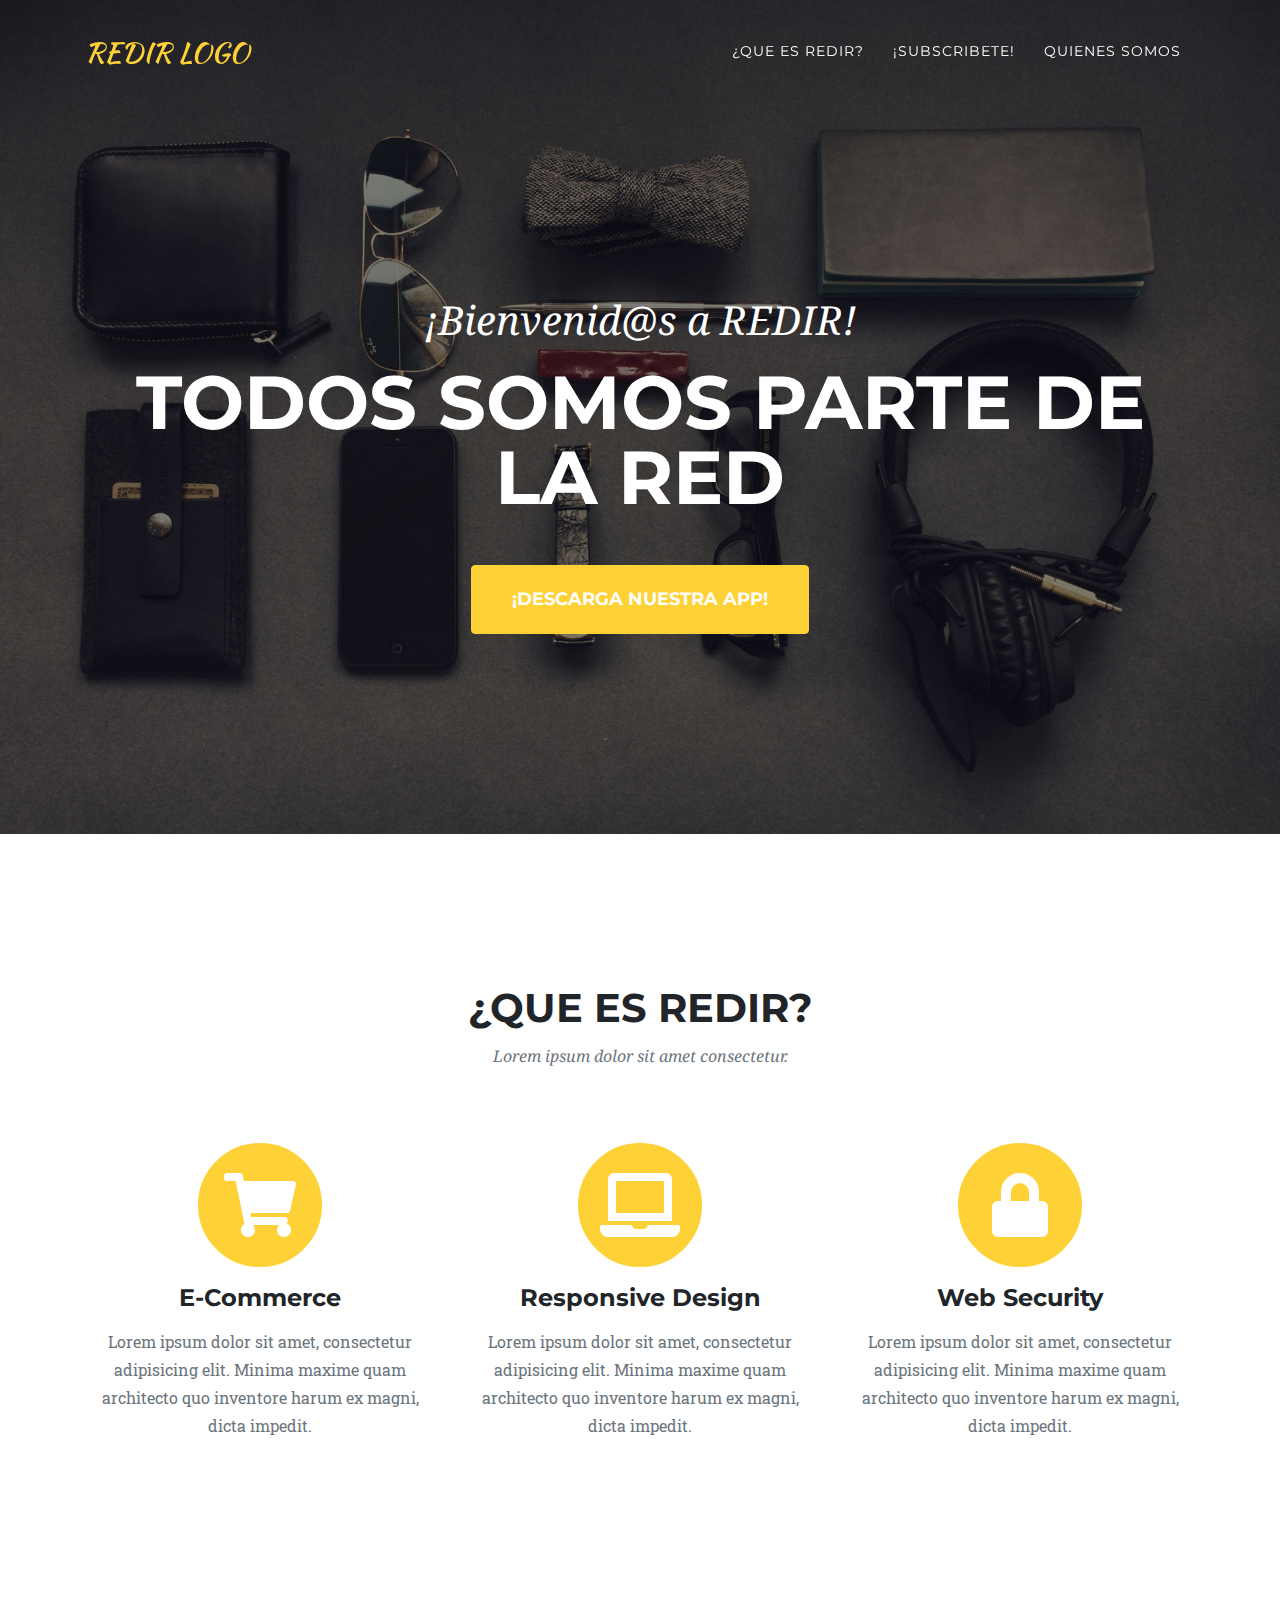
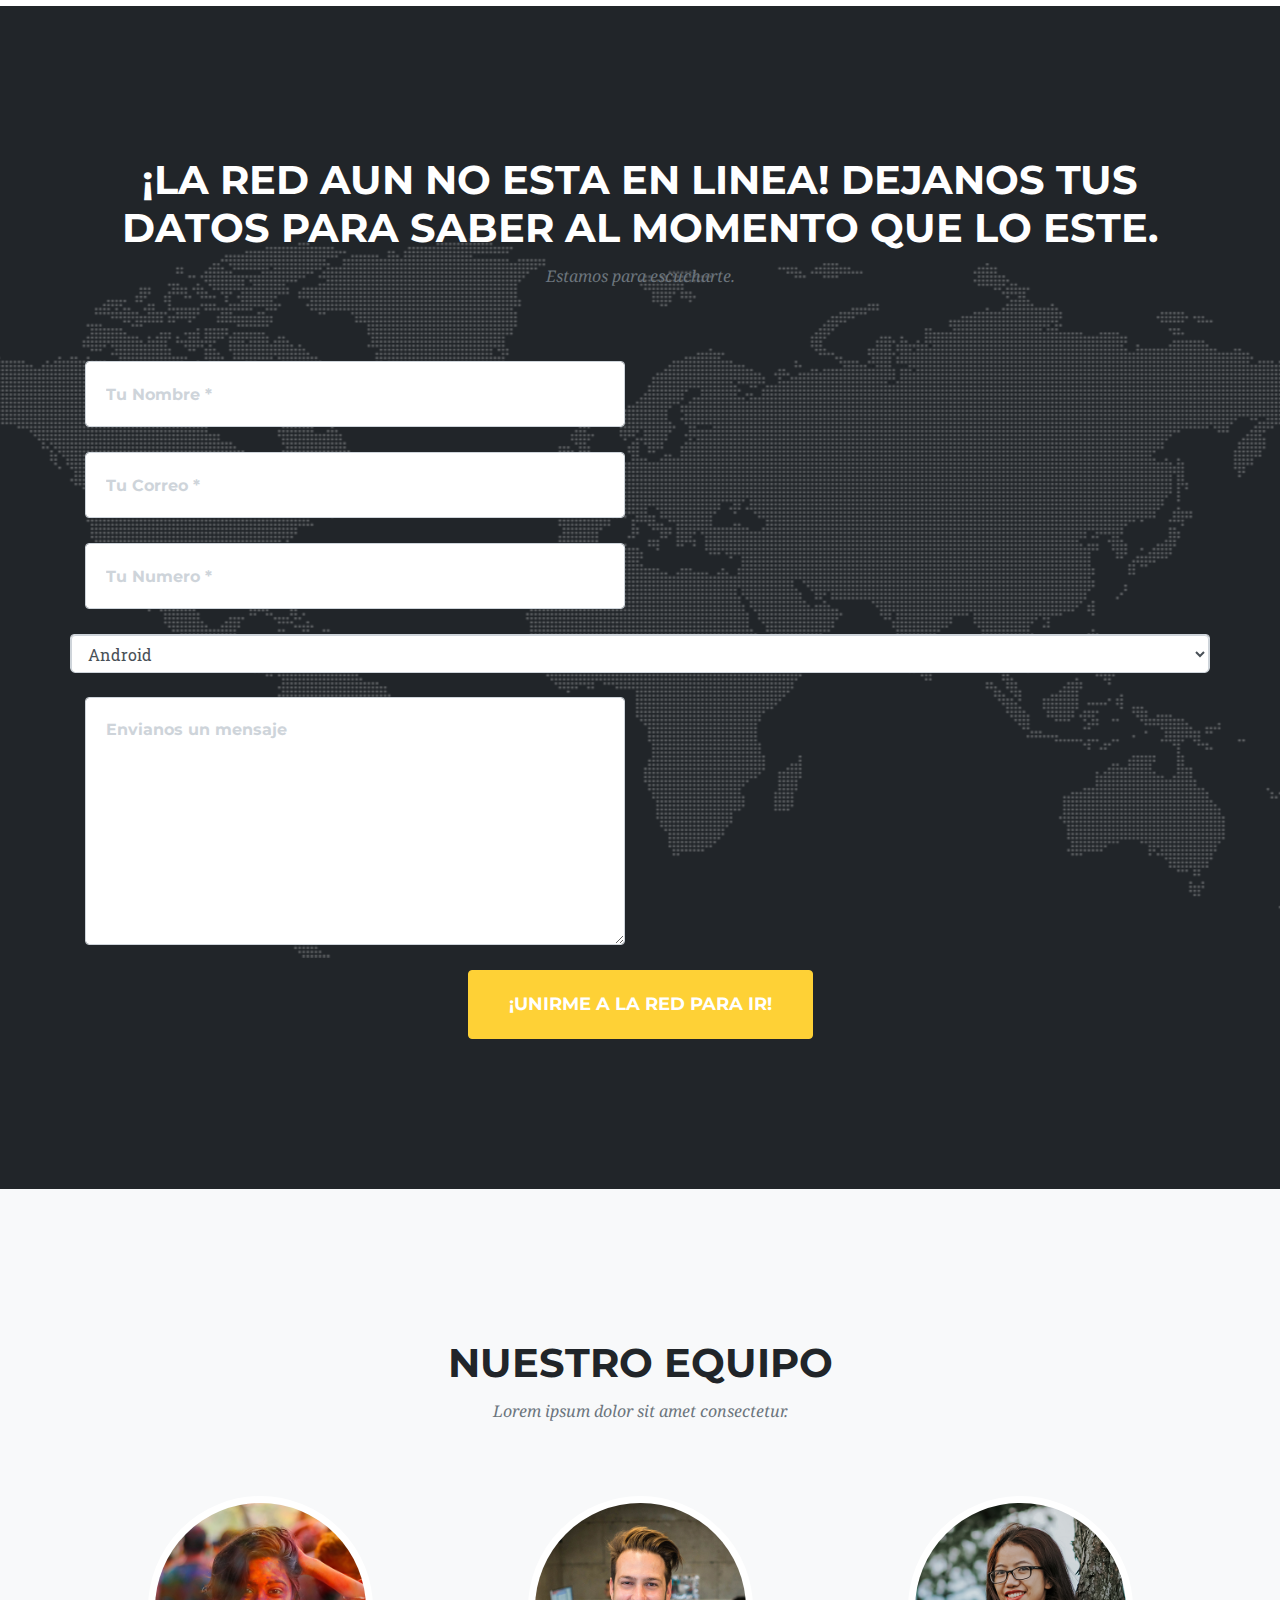
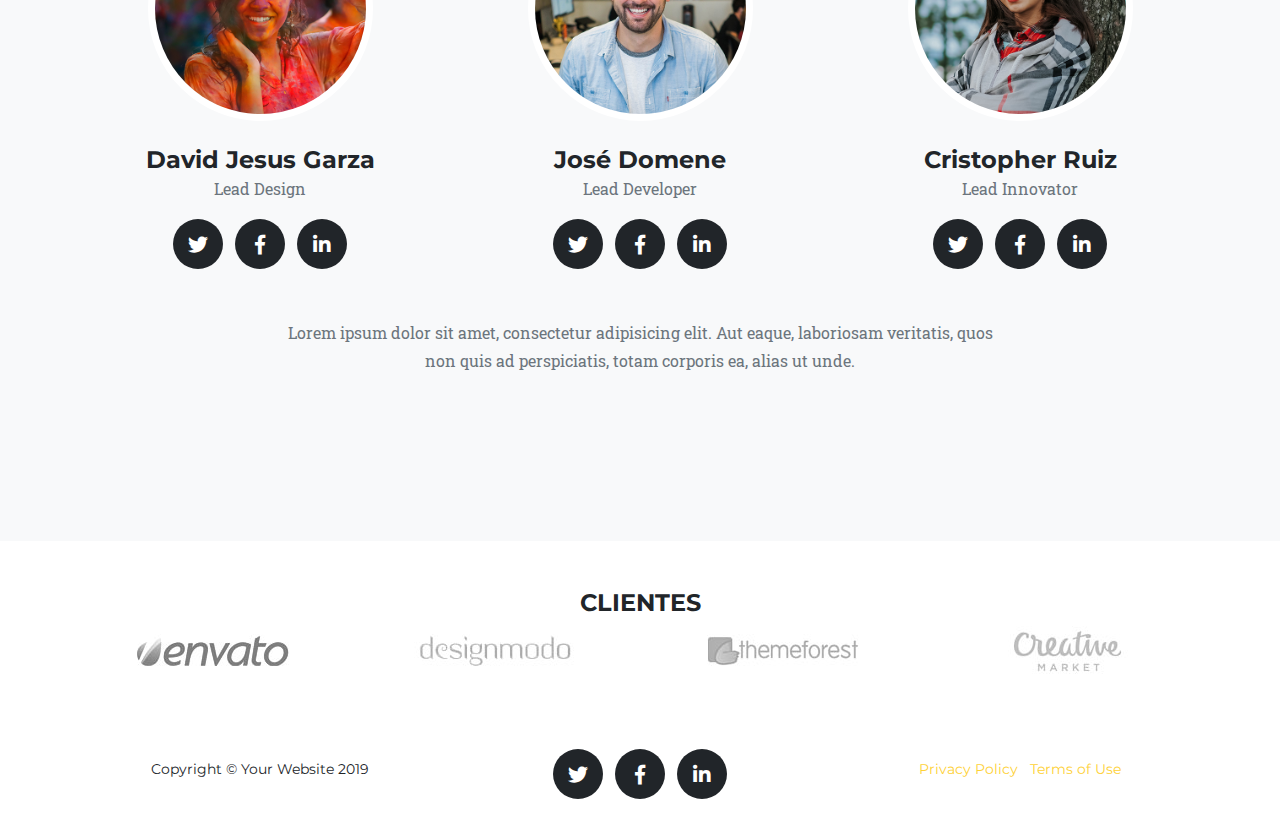
==== index.html @ 8b7be54a "subscribe form OS, mail" ====
<!DOCTYPE html>
<html lang="en">

<head>
  <meta charset="utf-8">
  <meta http-equiv="X-UA-Compatible" content="IE=edge">
  <meta name="viewport" content="width=device-width, initial-scale=1, shrink-to-fit=no">
  <meta name="author" content="REDIR">
  <meta name="description" content="REDIR">
  <title>REDIR</title>

  <!-- Bootstrap core CSS -->
  <link href="vendor/bootstrap/css/bootstrap.min.css" rel="stylesheet">

  <!-- Custom fonts for this template -->
  <link href="vendor/fontawesome-free/css/all.min.css" rel="stylesheet" type="text/css">
  <link href="https://fonts.googleapis.com/css?family=Montserrat:400,700" rel="stylesheet" type="text/css">
  <link href='https://fonts.googleapis.com/css?family=Kaushan+Script' rel='stylesheet' type='text/css'>
  <link href='https://fonts.googleapis.com/css?family=Droid+Serif:400,700,400italic,700italic' rel='stylesheet' type='text/css'>
  <link href='https://fonts.googleapis.com/css?family=Roboto+Slab:400,100,300,700' rel='stylesheet' type='text/css'>

  <!-- Custom styles for this template -->
  <link href="css/agency.min.css" rel="stylesheet">
</head>

<body id="page-top">
  <!-- Navigation -->
  <nav class="navbar navbar-expand-lg navbar-dark fixed-top" id="mainNav">
    <div class="container">
      <a class="navbar-brand js-scroll-trigger" href="#page-top">REDIR LOGO</a>
      <button class="navbar-toggler navbar-toggler-right" type="button" data-toggle="collapse" data-target="#navbarResponsive" aria-controls="navbarResponsive" aria-expanded="false" aria-label="Toggle navigation">
        Menu
        <i class="fas fa-bars"></i>
      </button>
      <div class="collapse navbar-collapse" id="navbarResponsive">
        <ul class="navbar-nav text-uppercase ml-auto">
          <li class="nav-item">
            <a class="nav-link js-scroll-trigger" href="#services">¿Que es REDIR?</a>
          </li>
          <li class="nav-item">
            <a class="nav-link js-scroll-trigger" href="#contact">¡Subscribete!</a>
          </li>
          </li>
          <li class="nav-item">
            <a class="nav-link js-scroll-trigger" href="#team">Quienes somos</a>
        </ul>
      </div>
    </div>
  </nav>

  <!-- Header -->
  <header class="masthead">
    <div class="container">
      <div class="intro-text">
        <div class="intro-lead-in">¡Bienvenid@s a REDIR!</div>
        <div class="intro-heading text-uppercase">todos somos parte de la red</div>
        <a class="btn btn-primary btn-xl text-uppercase js-scroll-trigger" href="#contact">¡Descarga nuestra App!</a>
      </div>
    </div>
  </header>

  <!-- Services -->
  <section id="services">
    <div class="container">
      <div class="row">
        <div class="col-lg-12 text-center">
          <h2 class="section-heading text-uppercase">¿Que es REDIR?</h2>
          <h3 class="section-subheading text-muted">Lorem ipsum dolor sit amet consectetur.</h3>
        </div>
      </div>
      <div class="row text-center">
        <div class="col-md-4">
          <span class="fa-stack fa-4x">
            <i class="fas fa-circle fa-stack-2x text-primary"></i>
            <i class="fas fa-shopping-cart fa-stack-1x fa-inverse"></i>
          </span>
          <h4 class="service-heading">E-Commerce</h4>
          <p class="text-muted">Lorem ipsum dolor sit amet, consectetur adipisicing elit. Minima maxime quam architecto quo inventore harum ex magni, dicta impedit.</p>
        </div>
        <div class="col-md-4">
          <span class="fa-stack fa-4x">
            <i class="fas fa-circle fa-stack-2x text-primary"></i>
            <i class="fas fa-laptop fa-stack-1x fa-inverse"></i>
          </span>
          <h4 class="service-heading">Responsive Design</h4>
          <p class="text-muted">Lorem ipsum dolor sit amet, consectetur adipisicing elit. Minima maxime quam architecto quo inventore harum ex magni, dicta impedit.</p>
        </div>
        <div class="col-md-4">
          <span class="fa-stack fa-4x">
            <i class="fas fa-circle fa-stack-2x text-primary"></i>
            <i class="fas fa-lock fa-stack-1x fa-inverse"></i>
          </span>
          <h4 class="service-heading">Web Security</h4>
          <p class="text-muted">Lorem ipsum dolor sit amet, consectetur adipisicing elit. Minima maxime quam architecto quo inventore harum ex magni, dicta impedit.</p>
        </div>
      </div>
    </div>
  </section>

  <!-- Contact -->
  <section id="contact">
    <div class="container">
      <div class="row">
        <div class="col-lg-12 text-center">
          <h2 class="section-heading text-uppercase">¡La red aun no esta en linea! Dejanos tus datos para saber al momento que lo este.</h2>
          <h3 class="section-subheading text-muted">Estamos para escucharte.</h3>
        </div>
      </div>
      <div class="row">
        <div class="col-lg-12">
          <form id="contactForm" name="sentMessage" novalidate="novalidate">
            <div class="row">
              <div class="col-md-6">
                <div class="form-group">
                  <input class="form-control" id="name" type="text" placeholder="Tu Nombre *" required="required" data-validation-required-message="Favor de escribir su nombre.">
                  <p class="help-block text-danger"></p>
                </div>
                <div class="form-group">
                  <input class="form-control" id="email" type="email" placeholder="Tu Correo *" required="required" data-validation-required-message="Favor de escribir correo valido.">
                  <p class="help-block text-danger"></p>
                </div>
                <div class="form-group">
                  <input class="form-control" id="phone" type="tel" placeholder="Tu Numero *" required="required" data-validation-required-message="Favor de escribir numero telefonico.">
                  <p class="help-block text-danger"></p>
                </div>
              </div>
              <div class="form-group form-control" style="padding:0;">
                <select id="phoneos" class="form-control" required="required">
                  <option>Android</option>
                  <option>iOS</option>
                </select>
              </div>
              <div class="col-md-6">
                <div class="form-group">
                  <textarea class="form-control" id="message" placeholder="Envianos un mensaje"></textarea>
                  <p class="help-block text-danger"></p>
                </div>
              </div>
              <div class="clearfix"></div>
              <div class="col-lg-12 text-center">
                <div id="success"></div>
                <button id="sendMessageButton" class="btn btn-primary btn-xl text-uppercase" type="submit">¡Unirme a la RED para IR!</button>
              </div>
            </div>
          </form>
        </div>
      </div>
    </div>
  </section>

  <!-- Team -->
  <section class="bg-light" id="team">
    <div class="container">
      <div class="row">
        <div class="col-lg-12 text-center">
          <h2 class="section-heading text-uppercase">Nuestro equipo</h2>
          <h3 class="section-subheading text-muted">Lorem ipsum dolor sit amet consectetur.</h3>
        </div>
      </div>
      <div class="row">
        <div class="col-sm-4">
          <div class="team-member">
            <img class="mx-auto rounded-circle" src="img/team/1.jpg" alt="">
            <h4>David Jesus Garza</h4>
            <p class="text-muted">Lead Design</p>
            <ul class="list-inline social-buttons">
              <li class="list-inline-item">
                <a href="#">
                  <i class="fab fa-twitter"></i>
                </a>
              </li>
              <li class="list-inline-item">
                <a href="#">
                  <i class="fab fa-facebook-f"></i>
                </a>
              </li>
              <li class="list-inline-item">
                <a href="#">
                  <i class="fab fa-linkedin-in"></i>
                </a>
              </li>
            </ul>
          </div>
        </div>
        <div class="col-sm-4">
          <div class="team-member">
            <img class="mx-auto rounded-circle" src="img/team/2.jpg" alt="">
            <h4>José Domene</h4>
            <p class="text-muted">Lead Developer</p>
            <ul class="list-inline social-buttons">
              <li class="list-inline-item">
                <a href="#">
                  <i class="fab fa-twitter"></i>
                </a>
              </li>
              <li class="list-inline-item">
                <a href="#">
                  <i class="fab fa-facebook-f"></i>
                </a>
              </li>
              <li class="list-inline-item">
                <a href="#">
                  <i class="fab fa-linkedin-in"></i>
                </a>
              </li>
            </ul>
          </div>
        </div>
        <div class="col-sm-4">
          <div class="team-member">
            <img class="mx-auto rounded-circle" src="img/team/3.jpg" alt="">
            <h4>Cristopher Ruiz</h4>
            <p class="text-muted">Lead Innovator</p>
            <ul class="list-inline social-buttons">
              <li class="list-inline-item">
                <a href="#">
                  <i class="fab fa-twitter"></i>
                </a>
              </li>
              <li class="list-inline-item">
                <a href="#">
                  <i class="fab fa-facebook-f"></i>
                </a>
              </li>
              <li class="list-inline-item">
                <a href="#">
                  <i class="fab fa-linkedin-in"></i>
                </a>
              </li>
            </ul>
          </div>
        </div>
      </div>
      <div class="row">
        <div class="col-lg-8 mx-auto text-center">
          <p class="large text-muted">Lorem ipsum dolor sit amet, consectetur adipisicing elit. Aut eaque, laboriosam veritatis, quos non quis ad perspiciatis, totam corporis ea, alias ut unde.</p>
        </div>
      </div>
    </div>
  </section>

  <!-- Clients -->
  <section class="py-5">
    <div class="container">
      <h4 class="section-heading text-uppercase text-center">Clientes</h4>
      <div class="row">
        <div class="col-md-3 col-sm-6">
          <a href="#">
            <img class="img-fluid d-block mx-auto" src="img/logos/envato.jpg" alt="">
          </a>
        </div>
        <div class="col-md-3 col-sm-6">
          <a href="#">
            <img class="img-fluid d-block mx-auto" src="img/logos/designmodo.jpg" alt="">
          </a>
        </div>
        <div class="col-md-3 col-sm-6">
          <a href="#">
            <img class="img-fluid d-block mx-auto" src="img/logos/themeforest.jpg" alt="">
          </a>
        </div>
        <div class="col-md-3 col-sm-6">
          <a href="#">
            <img class="img-fluid d-block mx-auto" src="img/logos/creative-market.jpg" alt="">
          </a>
        </div>
      </div>
    </div>
  </section>

  <!-- Footer -->
  <footer>
    <div class="container">
      <div class="row">
        <div class="col-md-4">
          <span class="copyright">Copyright &copy; Your Website 2019</span>
        </div>
        <div class="col-md-4">
          <ul class="list-inline social-buttons">
            <li class="list-inline-item">
              <a href="#">
                <i class="fab fa-twitter"></i>
              </a>
            </li>
            <li class="list-inline-item">
              <a href="#">
                <i class="fab fa-facebook-f"></i>
              </a>
            </li>
            <li class="list-inline-item">
              <a href="#">
                <i class="fab fa-linkedin-in"></i>
              </a>
            </li>
          </ul>
        </div>
        <div class="col-md-4">
          <ul class="list-inline quicklinks">
            <li class="list-inline-item">
              <a href="#">Privacy Policy</a>
            </li>
            <li class="list-inline-item">
              <a href="#">Terms of Use</a>
            </li>
          </ul>
        </div>
      </div>
    </div>
  </footer>

  <!-- Bootstrap core JavaScript -->
  <script src="vendor/jquery/jquery.min.js"></script>
  <script src="vendor/bootstrap/js/bootstrap.bundle.min.js"></script>

  <!-- Plugin JavaScript -->
  <script src="vendor/jquery-easing/jquery.easing.min.js"></script>

  <!-- Contact form JavaScript -->
  <script src="js/jqBootstrapValidation.js"></script>
  <script src="js/contact_me.js"></script>

  <!-- Custom scripts for this template -->
  <script src="js/agency.min.js"></script>
</body>
</html>
---- css/agency.min.css ----
/*!
 * Start Bootstrap - Agency v5.0.7 (https://startbootstrap.com/template-overviews/agency)
 * Copyright 2013-2019 Start Bootstrap
 * Licensed under MIT (https://github.com/BlackrockDigital/startbootstrap-agency/blob/master/LICENSE)
 */body{overflow-x:hidden;font-family:'Roboto Slab',-apple-system,BlinkMacSystemFont,'Segoe UI',Roboto,'Helvetica Neue',Arial,sans-serif,'Apple Color Emoji','Segoe UI Emoji','Segoe UI Symbol','Noto Color Emoji'}p{line-height:1.75}a{color:#fed136}a:hover{color:#fec503}.text-primary{color:#fed136!important}h1,h2,h3,h4,h5,h6{font-weight:700;font-family:Montserrat,-apple-system,BlinkMacSystemFont,'Segoe UI',Roboto,'Helvetica Neue',Arial,sans-serif,'Apple Color Emoji','Segoe UI Emoji','Segoe UI Symbol','Noto Color Emoji'}section{padding:100px 0}section h2.section-heading{font-size:40px;margin-top:0;margin-bottom:15px}section h3.section-subheading{font-size:16px;font-weight:400;font-style:italic;margin-bottom:75px;text-transform:none;font-family:'Droid Serif',-apple-system,BlinkMacSystemFont,'Segoe UI',Roboto,'Helvetica Neue',Arial,sans-serif,'Apple Color Emoji','Segoe UI Emoji','Segoe UI Symbol','Noto Color Emoji'}@media (min-width:768px){section{padding:150px 0}}.btn{font-family:Montserrat,-apple-system,BlinkMacSystemFont,'Segoe UI',Roboto,'Helvetica Neue',Arial,sans-serif,'Apple Color Emoji','Segoe UI Emoji','Segoe UI Symbol','Noto Color Emoji';font-weight:700}.btn-xl{font-size:18px;padding:20px 40px}.btn-primary{background-color:#fed136;border-color:#fed136}.btn-primary:active,.btn-primary:focus,.btn-primary:hover{background-color:#fec810!important;border-color:#fec810!important;color:#fff}.btn-primary:active,.btn-primary:focus{-webkit-box-shadow:0 0 0 .2rem rgba(254,209,55,.5)!important;box-shadow:0 0 0 .2rem rgba(254,209,55,.5)!important}::selection{background:#fed136;text-shadow:none}img::selection{background:0 0}img::-moz-selection{background:0 0}#mainNav{background-color:#212529}#mainNav .navbar-toggler{font-size:12px;right:0;padding:13px;text-transform:uppercase;color:#fff;border:0;background-color:#fed136;font-family:Montserrat,-apple-system,BlinkMacSystemFont,'Segoe UI',Roboto,'Helvetica Neue',Arial,sans-serif,'Apple Color Emoji','Segoe UI Emoji','Segoe UI Symbol','Noto Color Emoji'}#mainNav .navbar-brand{color:#fed136;font-family:'Kaushan Script',-apple-system,BlinkMacSystemFont,'Segoe UI',Roboto,'Helvetica Neue',Arial,sans-serif,'Apple Color Emoji','Segoe UI Emoji','Segoe UI Symbol','Noto Color Emoji'}#mainNav .navbar-brand.active,#mainNav .navbar-brand:active,#mainNav .navbar-brand:focus,#mainNav .navbar-brand:hover{color:#fec503}#mainNav .navbar-nav .nav-item .nav-link{font-size:90%;font-weight:400;padding:.75em 0;letter-spacing:1px;color:#fff;font-family:Montserrat,-apple-system,BlinkMacSystemFont,'Segoe UI',Roboto,'Helvetica Neue',Arial,sans-serif,'Apple Color Emoji','Segoe UI Emoji','Segoe UI Symbol','Noto Color Emoji'}#mainNav .navbar-nav .nav-item .nav-link.active,#mainNav .navbar-nav .nav-item .nav-link:hover{color:#fed136}@media (min-width:992px){#mainNav{padding-top:25px;padding-bottom:25px;-webkit-transition:padding-top .3s,padding-bottom .3s;transition:padding-top .3s,padding-bottom .3s;border:none;background-color:transparent}#mainNav .navbar-brand{font-size:1.75em;-webkit-transition:all .3s;transition:all .3s}#mainNav .navbar-nav .nav-item .nav-link{padding:1.1em 1em!important}#mainNav.navbar-shrink{padding-top:0;padding-bottom:0;background-color:#212529}#mainNav.navbar-shrink .navbar-brand{font-size:1.25em;padding:12px 0}}header.masthead{text-align:center;color:#fff;background-image:url(../img/header-bg.jpg);background-repeat:no-repeat;background-attachment:scroll;background-position:center center;background-size:cover}header.masthead .intro-text{padding-top:150px;padding-bottom:100px}header.masthead .intro-text .intro-lead-in{font-size:22px;font-style:italic;line-height:22px;margin-bottom:25px;font-family:'Droid Serif',-apple-system,BlinkMacSystemFont,'Segoe UI',Roboto,'Helvetica Neue',Arial,sans-serif,'Apple Color Emoji','Segoe UI Emoji','Segoe UI Symbol','Noto Color Emoji'}header.masthead .intro-text .intro-heading{font-size:50px;font-weight:700;line-height:50px;margin-bottom:25px;font-family:Montserrat,-apple-system,BlinkMacSystemFont,'Segoe UI',Roboto,'Helvetica Neue',Arial,sans-serif,'Apple Color Emoji','Segoe UI Emoji','Segoe UI Symbol','Noto Color Emoji'}@media (min-width:768px){header.masthead .intro-text{padding-top:300px;padding-bottom:200px}header.masthead .intro-text .intro-lead-in{font-size:40px;font-style:italic;line-height:40px;margin-bottom:25px;font-family:'Droid Serif',-apple-system,BlinkMacSystemFont,'Segoe UI',Roboto,'Helvetica Neue',Arial,sans-serif,'Apple Color Emoji','Segoe UI Emoji','Segoe UI Symbol','Noto Color Emoji'}header.masthead .intro-text .intro-heading{font-size:75px;font-weight:700;line-height:75px;margin-bottom:50px;font-family:Montserrat,-apple-system,BlinkMacSystemFont,'Segoe UI',Roboto,'Helvetica Neue',Arial,sans-serif,'Apple Color Emoji','Segoe UI Emoji','Segoe UI Symbol','Noto Color Emoji'}}.service-heading{margin:15px 0;text-transform:none}#portfolio .portfolio-item{right:0;margin:0 0 15px}#portfolio .portfolio-item .portfolio-link{position:relative;display:block;max-width:400px;margin:0 auto;cursor:pointer}#portfolio .portfolio-item .portfolio-link .portfolio-hover{position:absolute;width:100%;height:100%;-webkit-transition:all ease .5s;transition:all ease .5s;opacity:0;background:rgba(254,209,54,.9)}#portfolio .portfolio-item .portfolio-link .portfolio-hover:hover{opacity:1}#portfolio .portfolio-item .portfolio-link .portfolio-hover .portfolio-hover-content{font-size:20px;position:absolute;top:50%;width:100%;height:20px;margin-top:-12px;text-align:center;color:#fff}#portfolio .portfolio-item .portfolio-link .portfolio-hover .portfolio-hover-content i{margin-top:-12px}#portfolio .portfolio-item .portfolio-link .portfolio-hover .portfolio-hover-content h3,#portfolio .portfolio-item .portfolio-link .portfolio-hover .portfolio-hover-content h4{margin:0}#portfolio .portfolio-item .portfolio-caption{max-width:400px;margin:0 auto;padding:25px;text-align:center;background-color:#fff}#portfolio .portfolio-item .portfolio-caption h4{margin:0;text-transform:none}#portfolio .portfolio-item .portfolio-caption p{font-size:16px;font-style:italic;margin:0;font-family:'Droid Serif',-apple-system,BlinkMacSystemFont,'Segoe UI',Roboto,'Helvetica Neue',Arial,sans-serif,'Apple Color Emoji','Segoe UI Emoji','Segoe UI Symbol','Noto Color Emoji'}#portfolio *{z-index:2}@media (min-width:767px){#portfolio .portfolio-item{margin:0 0 30px}}.portfolio-modal{padding-right:0!important}.portfolio-modal .modal-dialog{margin:1rem;max-width:100vw}.portfolio-modal .modal-content{padding:100px 0;text-align:center}.portfolio-modal .modal-content h2{font-size:3em;margin-bottom:15px}.portfolio-modal .modal-content p{margin-bottom:30px}.portfolio-modal .modal-content p.item-intro{font-size:16px;font-style:italic;margin:20px 0 30px;font-family:'Droid Serif',-apple-system,BlinkMacSystemFont,'Segoe UI',Roboto,'Helvetica Neue',Arial,sans-serif,'Apple Color Emoji','Segoe UI Emoji','Segoe UI Symbol','Noto Color Emoji'}.portfolio-modal .modal-content ul.list-inline{margin-top:0;margin-bottom:30px}.portfolio-modal .modal-content img{margin-bottom:30px}.portfolio-modal .modal-content button{cursor:pointer}.portfolio-modal .close-modal{position:absolute;top:25px;right:25px;width:75px;height:75px;cursor:pointer;background-color:transparent}.portfolio-modal .close-modal:hover{opacity:.3}.portfolio-modal .close-modal .lr{z-index:1051;width:1px;height:75px;margin-left:35px;-webkit-transform:rotate(45deg);transform:rotate(45deg);background-color:#212529}.portfolio-modal .close-modal .lr .rl{z-index:1052;width:1px;height:75px;-webkit-transform:rotate(90deg);transform:rotate(90deg);background-color:#212529}.timeline{position:relative;padding:0;list-style:none}.timeline:before{position:absolute;top:0;bottom:0;left:40px;width:2px;margin-left:-1.5px;content:'';background-color:#e9ecef}.timeline>li{position:relative;min-height:50px;margin-bottom:50px}.timeline>li:after,.timeline>li:before{display:table;content:' '}.timeline>li:after{clear:both}.timeline>li .timeline-panel{position:relative;float:right;width:100%;padding:0 20px 0 100px;text-align:left}.timeline>li .timeline-panel:before{right:auto;left:-15px;border-right-width:15px;border-left-width:0}.timeline>li .timeline-panel:after{right:auto;left:-14px;border-right-width:14px;border-left-width:0}.timeline>li .timeline-image{position:absolute;z-index:100;left:0;width:80px;height:80px;margin-left:0;text-align:center;color:#fff;border:7px solid #e9ecef;border-radius:100%;background-color:#fed136}.timeline>li .timeline-image h4{font-size:10px;line-height:14px;margin-top:12px}.timeline>li.timeline-inverted>.timeline-panel{float:right;padding:0 20px 0 100px;text-align:left}.timeline>li.timeline-inverted>.timeline-panel:before{right:auto;left:-15px;border-right-width:15px;border-left-width:0}.timeline>li.timeline-inverted>.timeline-panel:after{right:auto;left:-14px;border-right-width:14px;border-left-width:0}.timeline>li:last-child{margin-bottom:0}.timeline .timeline-heading h4{margin-top:0;color:inherit}.timeline .timeline-heading h4.subheading{text-transform:none}.timeline .timeline-body>p,.timeline .timeline-body>ul{margin-bottom:0}@media (min-width:768px){.timeline:before{left:50%}.timeline>li{min-height:100px;margin-bottom:100px}.timeline>li .timeline-panel{float:left;width:41%;padding:0 20px 20px 30px;text-align:right}.timeline>li .timeline-image{left:50%;width:100px;height:100px;margin-left:-50px}.timeline>li .timeline-image h4{font-size:13px;line-height:18px;margin-top:16px}.timeline>li.timeline-inverted>.timeline-panel{float:right;padding:0 30px 20px 20px;text-align:left}}@media (min-width:992px){.timeline>li{min-height:150px}.timeline>li .timeline-panel{padding:0 20px 20px}.timeline>li .timeline-image{width:150px;height:150px;margin-left:-75px}.timeline>li .timeline-image h4{font-size:18px;line-height:26px;margin-top:30px}.timeline>li.timeline-inverted>.timeline-panel{padding:0 20px 20px}}@media (min-width:1200px){.timeline>li{min-height:170px}.timeline>li .timeline-panel{padding:0 20px 20px 100px}.timeline>li .timeline-image{width:170px;height:170px;margin-left:-85px}.timeline>li .timeline-image h4{margin-top:40px}.timeline>li.timeline-inverted>.timeline-panel{padding:0 100px 20px 20px}}.team-member{margin-bottom:50px;text-align:center}.team-member img{width:225px;height:225px;border:7px solid #fff}.team-member h4{margin-top:25px;margin-bottom:0;text-transform:none}.team-member p{margin-top:0}section#contact{background-color:#212529;background-image:url(../img/map-image.png);background-repeat:no-repeat;background-position:center}section#contact .section-heading{color:#fff}section#contact .form-group{margin-bottom:25px}section#contact .form-group input,section#contact .form-group textarea{padding:20px}section#contact .form-group input.form-control{height:auto}section#contact .form-group textarea.form-control{height:248px}section#contact .form-control:focus{border-color:#fed136;-webkit-box-shadow:none;box-shadow:none}section#contact ::-webkit-input-placeholder{font-weight:700;color:#ced4da;font-family:Montserrat,-apple-system,BlinkMacSystemFont,'Segoe UI',Roboto,'Helvetica Neue',Arial,sans-serif,'Apple Color Emoji','Segoe UI Emoji','Segoe UI Symbol','Noto Color Emoji'}section#contact :-moz-placeholder{font-weight:700;color:#ced4da;font-family:Montserrat,-apple-system,BlinkMacSystemFont,'Segoe UI',Roboto,'Helvetica Neue',Arial,sans-serif,'Apple Color Emoji','Segoe UI Emoji','Segoe UI Symbol','Noto Color Emoji'}section#contact ::-moz-placeholder{font-weight:700;color:#ced4da;font-family:Montserrat,-apple-system,BlinkMacSystemFont,'Segoe UI',Roboto,'Helvetica Neue',Arial,sans-serif,'Apple Color Emoji','Segoe UI Emoji','Segoe UI Symbol','Noto Color Emoji'}section#contact :-ms-input-placeholder{font-weight:700;color:#ced4da;font-family:Montserrat,-apple-system,BlinkMacSystemFont,'Segoe UI',Roboto,'Helvetica Neue',Arial,sans-serif,'Apple Color Emoji','Segoe UI Emoji','Segoe UI Symbol','Noto Color Emoji'}footer{padding:25px 0;text-align:center}footer span.copyright{font-size:90%;line-height:40px;text-transform:none;font-family:Montserrat,-apple-system,BlinkMacSystemFont,'Segoe UI',Roboto,'Helvetica Neue',Arial,sans-serif,'Apple Color Emoji','Segoe UI Emoji','Segoe UI Symbol','Noto Color Emoji'}footer ul.quicklinks{font-size:90%;line-height:40px;margin-bottom:0;text-transform:none;font-family:Montserrat,-apple-system,BlinkMacSystemFont,'Segoe UI',Roboto,'Helvetica Neue',Arial,sans-serif,'Apple Color Emoji','Segoe UI Emoji','Segoe UI Symbol','Noto Color Emoji'}ul.social-buttons{margin-bottom:0}ul.social-buttons li a{font-size:20px;line-height:50px;display:block;width:50px;height:50px;-webkit-transition:all .3s;transition:all .3s;color:#fff;border-radius:100%;outline:0;background-color:#212529}ul.social-buttons li a:active,ul.social-buttons li a:focus,ul.social-buttons li a:hover{background-color:#fed136}
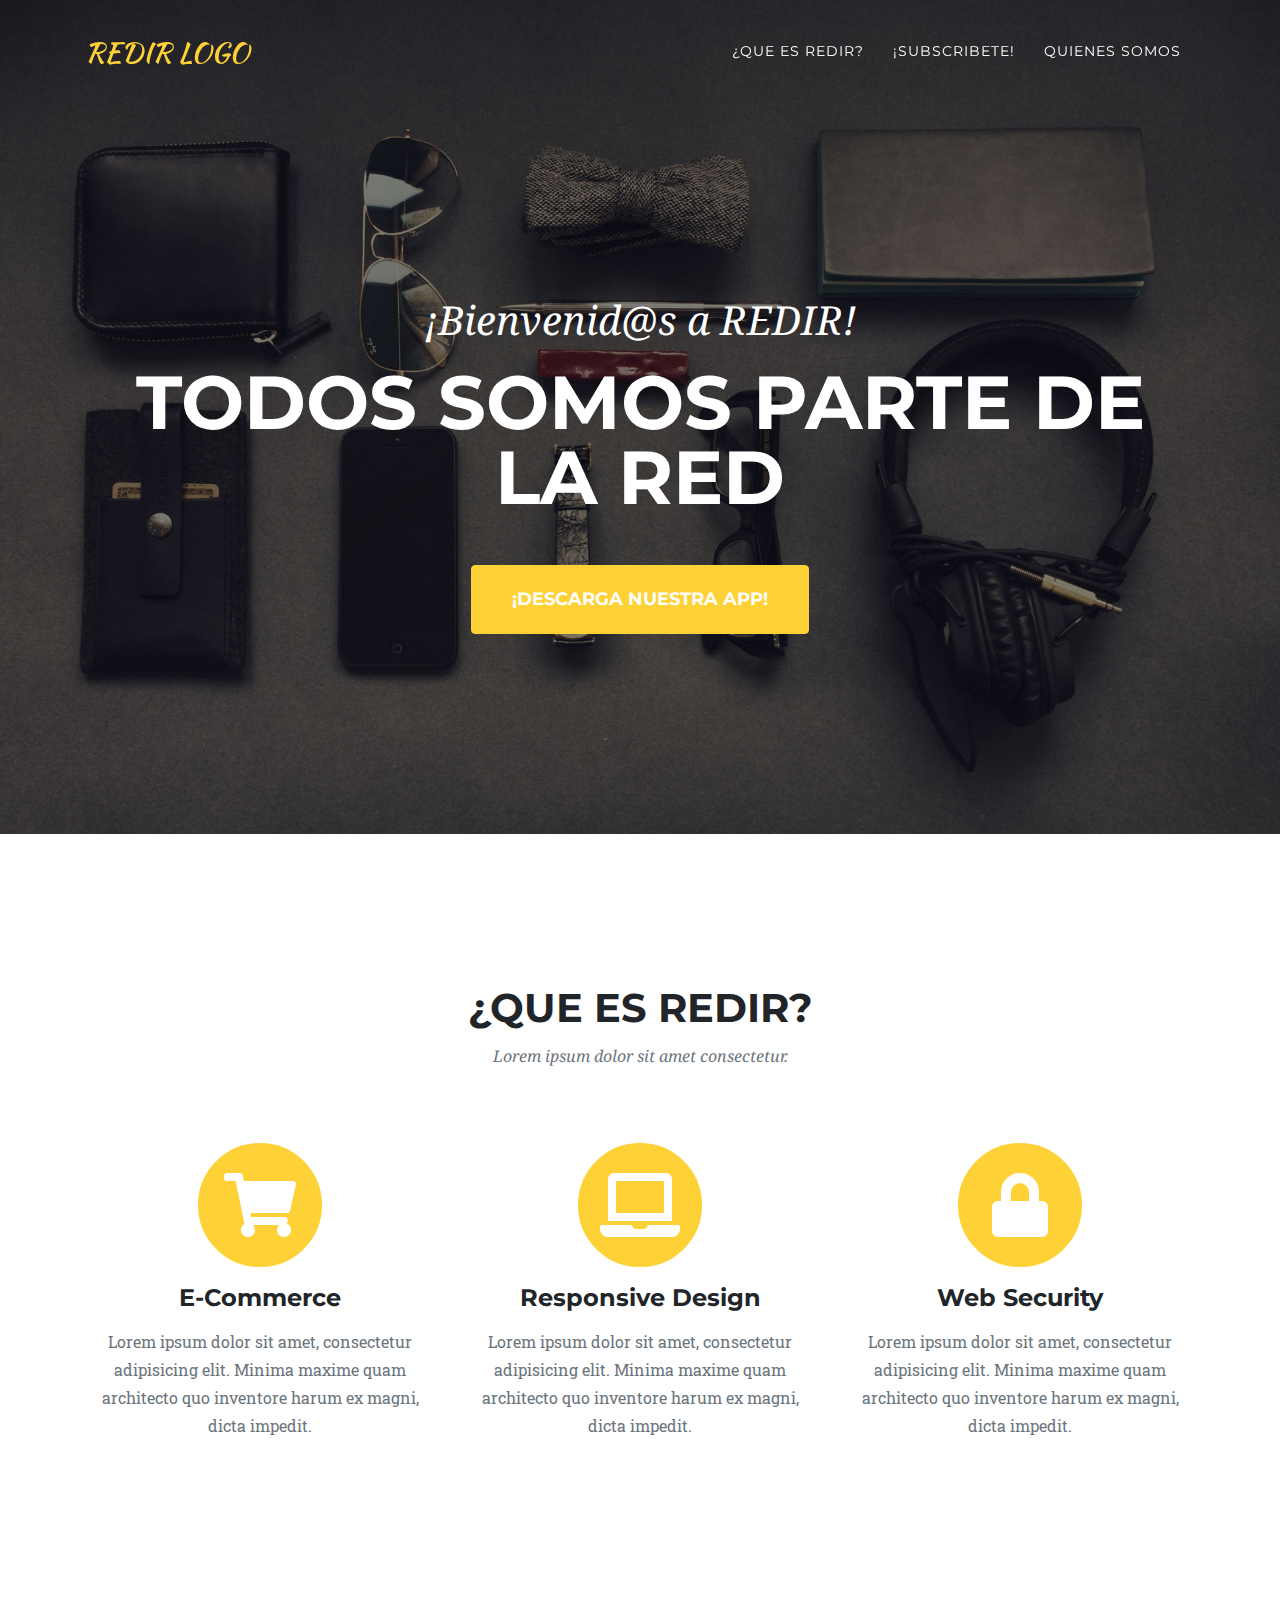
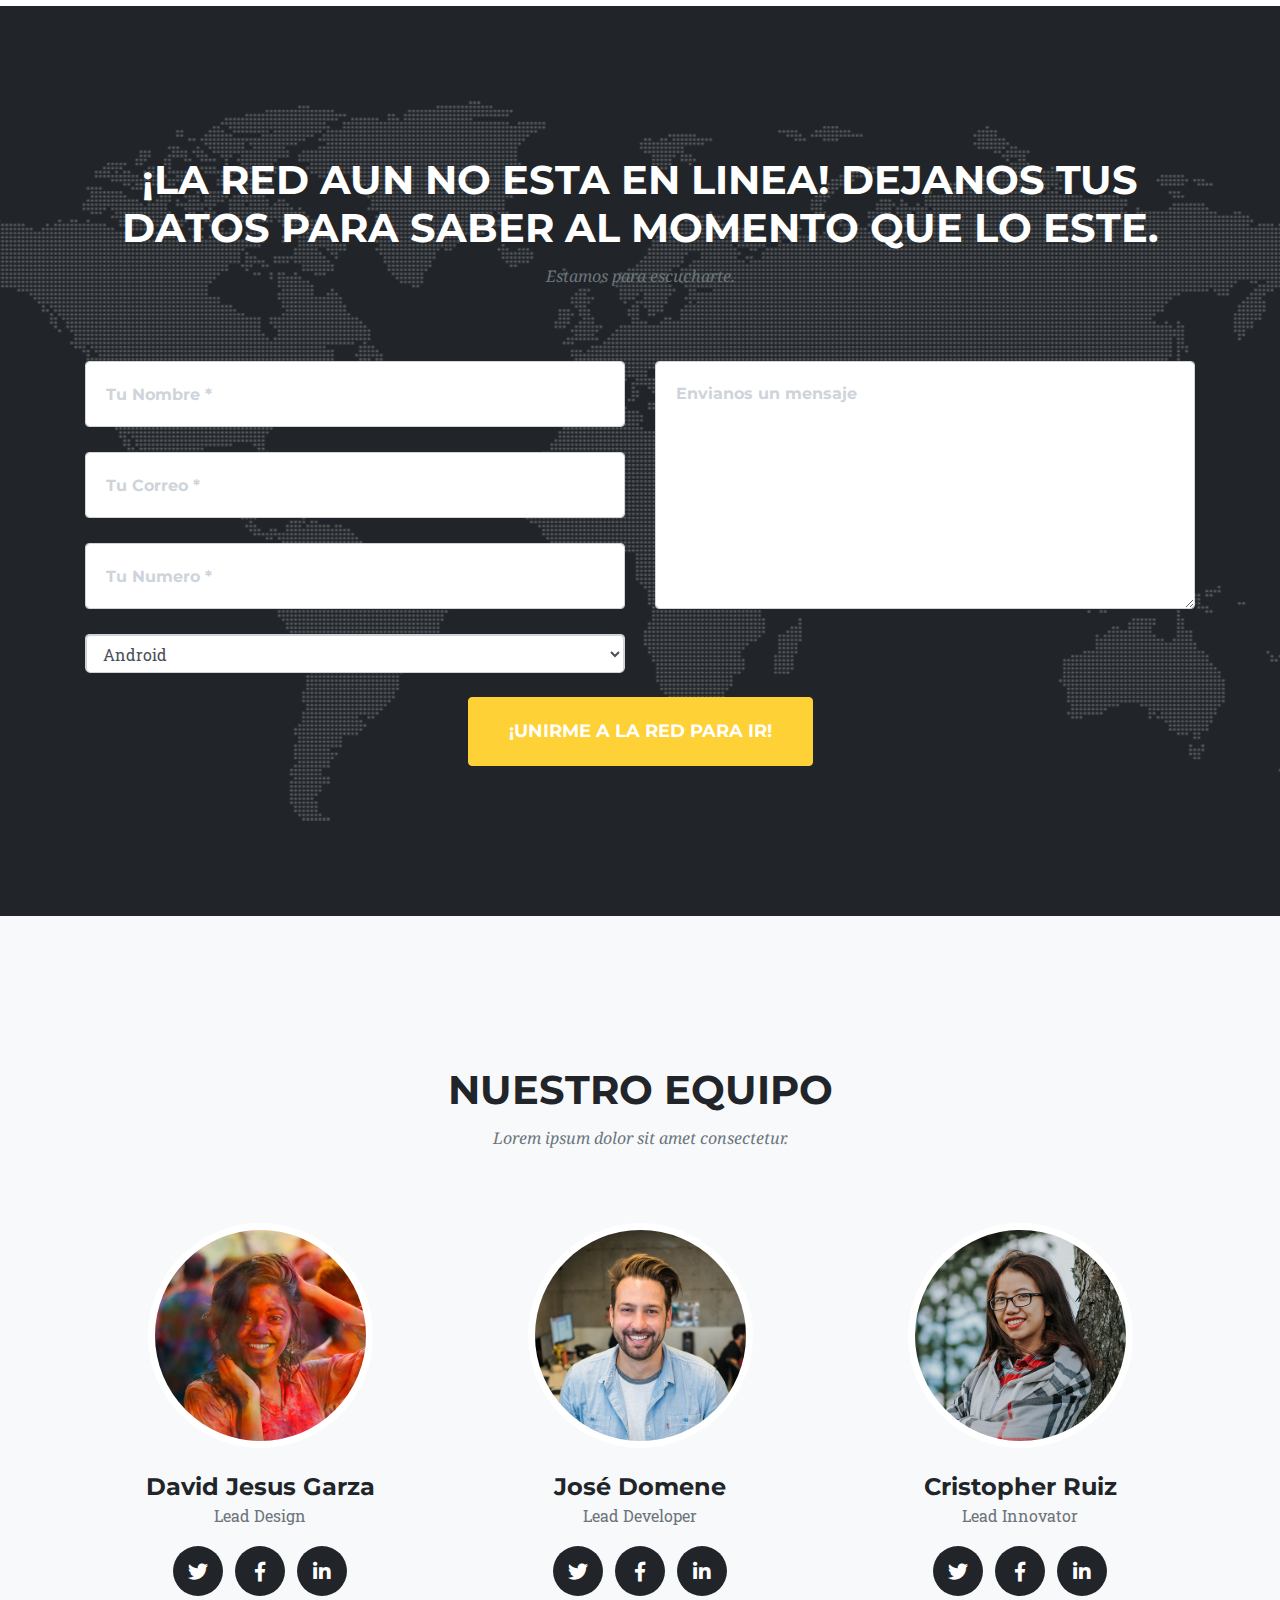
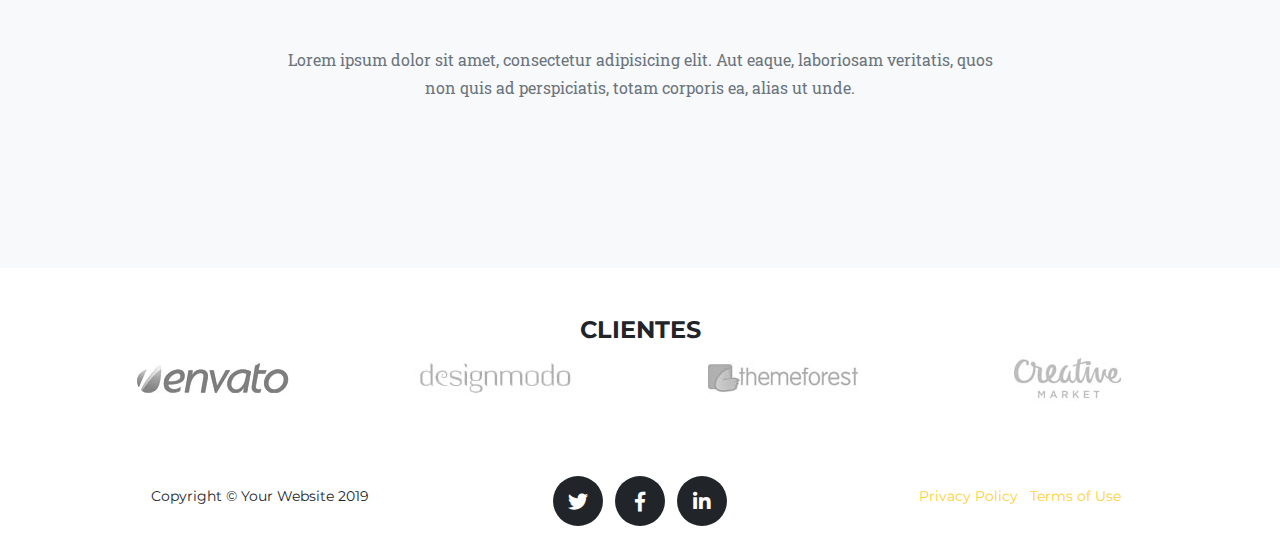
==== commit 9ed96e01: "small bootstrap change" ====
--- a/index.html
+++ b/index.html
@@ -123,12 +123,12 @@
                   <input class="form-control" id="phone" type="tel" placeholder="Tu Numero *" required="required" data-validation-required-message="Favor de escribir numero telefonico.">
                   <p class="help-block text-danger"></p>
                 </div>
-              </div>
-              <div class="form-group form-control" style="padding:0;">
-                <select id="phoneos" class="form-control" required="required">
-                  <option>Android</option>
-                  <option>iOS</option>
-                </select>
+                <div class="form-group form-control" style="padding:0;">
+                  <select id="phoneos" class="form-control" required="required">
+                    <option>Android</option>
+                    <option>iOS</option>
+                  </select>
+                </div>
               </div>
               <div class="col-md-6">
                 <div class="form-group">
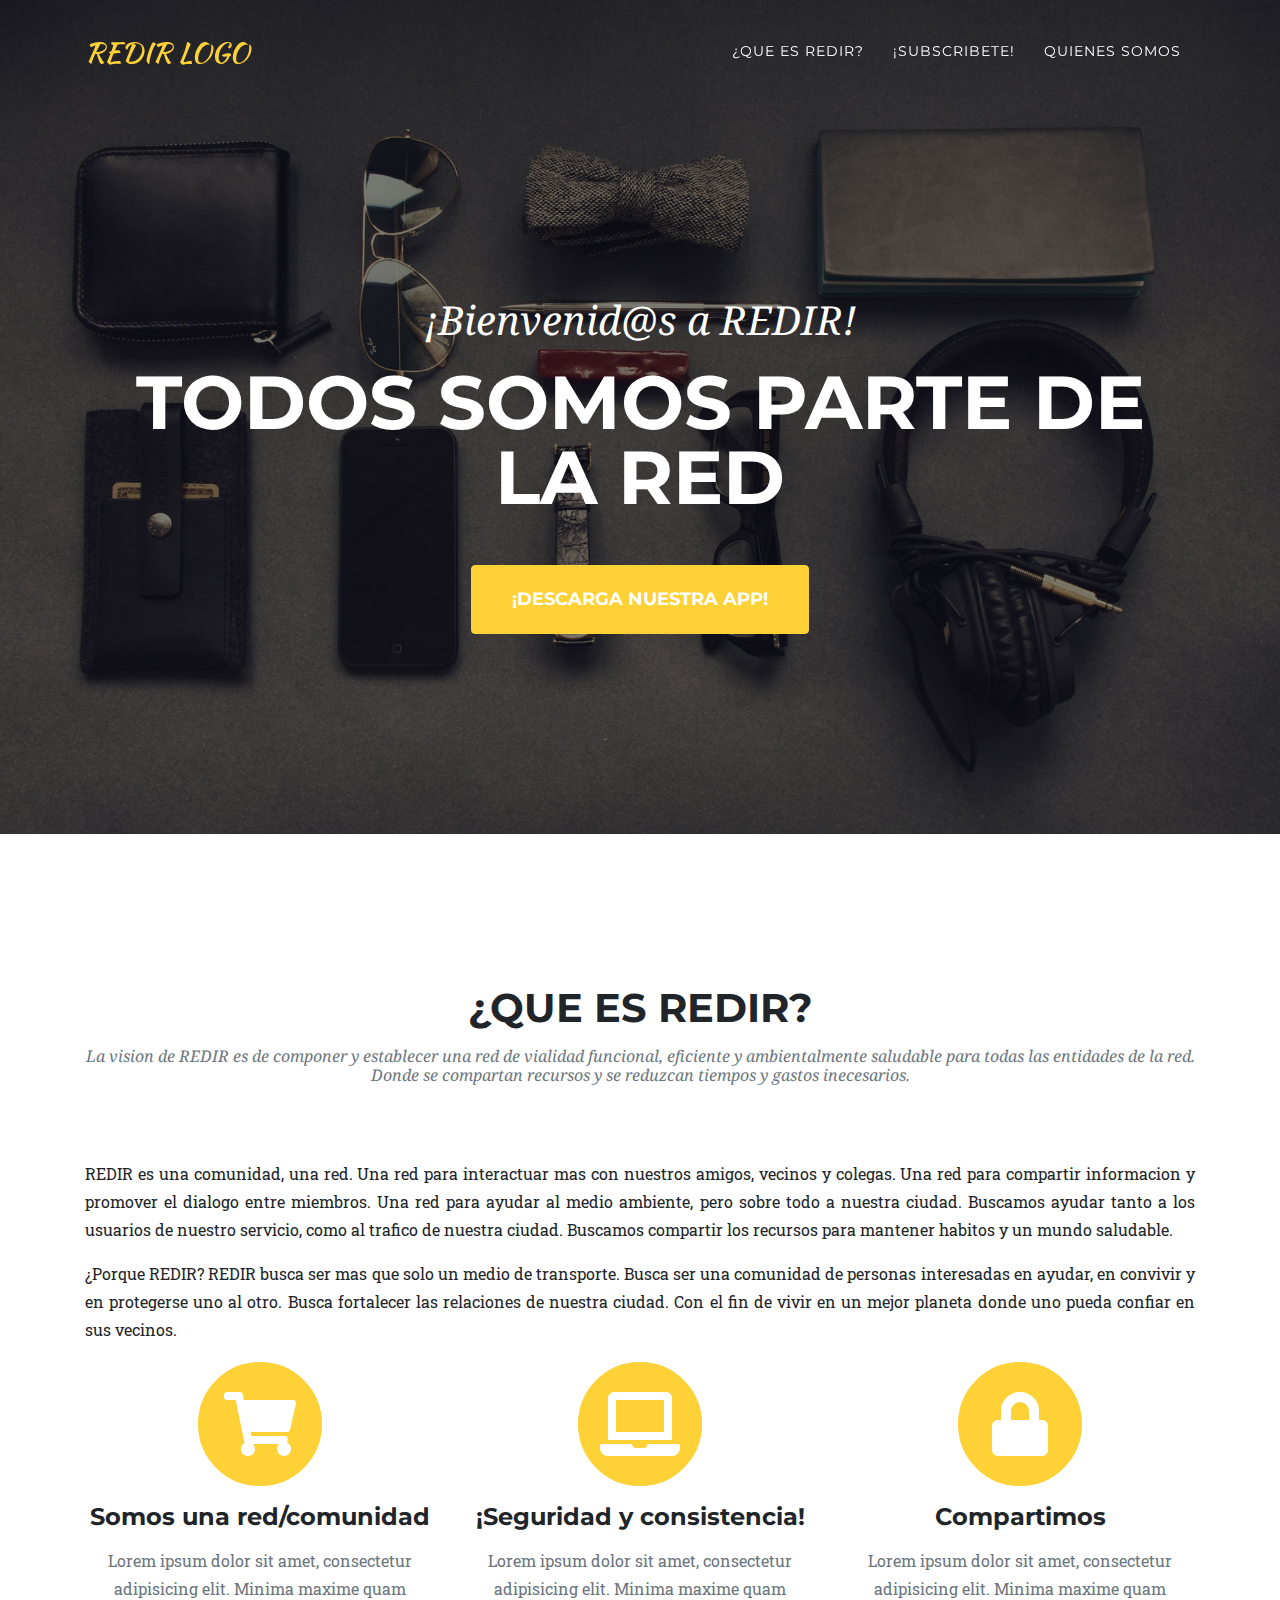
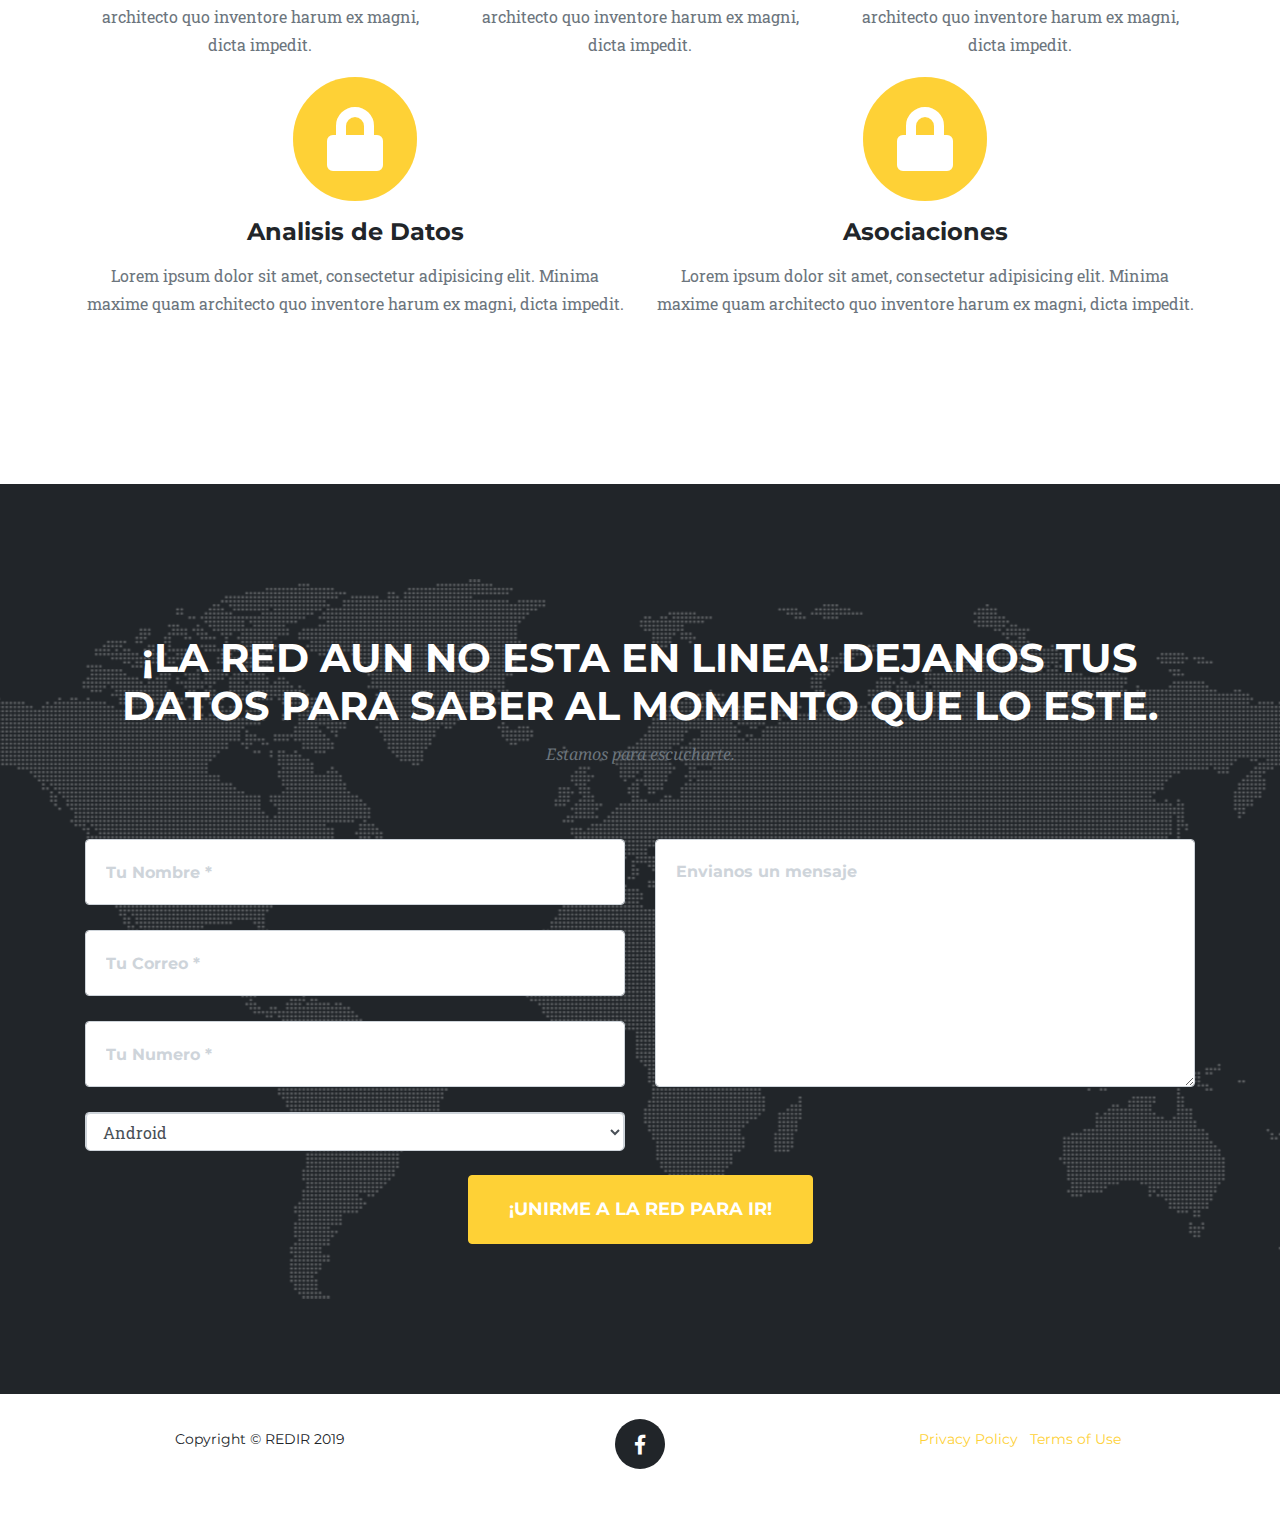
==== commit a09d8204: "Inicio de version para concuros" ====
--- a/index.html
+++ b/index.html
@@ -42,7 +42,7 @@
           </li>
           </li>
           <li class="nav-item">
-            <a class="nav-link js-scroll-trigger" href="#team">Quienes somos</a>
+            <a class="nav-link js-scroll-trigger" href="#footer">Quienes somos</a>
         </ul>
       </div>
     </div>
@@ -65,7 +65,9 @@
       <div class="row">
         <div class="col-lg-12 text-center">
           <h2 class="section-heading text-uppercase">¿Que es REDIR?</h2>
-          <h3 class="section-subheading text-muted">Lorem ipsum dolor sit amet consectetur.</h3>
+          <h3 class="section-subheading text-muted">La vision de REDIR es de componer y establecer una red de vialidad funcional, eficiente y ambientalmente saludable para todas las entidades de la red. Donde se compartan recursos y se reduzcan tiempos y gastos inecesarios.</h3>
+          <p class="text-justify">REDIR es una comunidad, una red. Una red para interactuar mas con nuestros amigos, vecinos y colegas. Una red para compartir informacion y promover el dialogo entre miembros. Una red para ayudar al medio ambiente, pero sobre todo a nuestr<!---->a<!----> ciudad<!--planeta-->. Buscamos ayudar tanto a los usuarios de nuestro servicio, como al trafico de nuestr<!---->a<!----> ciudad<!--planeta-->. Buscamos compartir los recursos para mantener habitos y un mundo saludable.</p>
+          <p class="text-justify">¿Porque REDIR? REDIR busca ser mas que solo un medio de transporte. Busca ser una comunidad de personas interesadas en ayudar, en convivir y en protegerse uno al otro. Busca fortalecer las relaciones de nuestr<!---->a<!----> ciudad<!--planeta-->. Con el fin de vivir en un mejor planeta donde uno pueda confiar en sus vecinos.</p>
         </div>
       </div>
       <div class="row text-center">
@@ -74,7 +76,7 @@
             <i class="fas fa-circle fa-stack-2x text-primary"></i>
             <i class="fas fa-shopping-cart fa-stack-1x fa-inverse"></i>
           </span>
-          <h4 class="service-heading">E-Commerce</h4>
+          <h4 class="service-heading">Somos una red/comunidad</h4>
           <p class="text-muted">Lorem ipsum dolor sit amet, consectetur adipisicing elit. Minima maxime quam architecto quo inventore harum ex magni, dicta impedit.</p>
         </div>
         <div class="col-md-4">
@@ -82,7 +84,7 @@
             <i class="fas fa-circle fa-stack-2x text-primary"></i>
             <i class="fas fa-laptop fa-stack-1x fa-inverse"></i>
           </span>
-          <h4 class="service-heading">Responsive Design</h4>
+          <h4 class="service-heading">¡Seguridad y consistencia!</h4>
           <p class="text-muted">Lorem ipsum dolor sit amet, consectetur adipisicing elit. Minima maxime quam architecto quo inventore harum ex magni, dicta impedit.</p>
         </div>
         <div class="col-md-4">
@@ -90,14 +92,32 @@
             <i class="fas fa-circle fa-stack-2x text-primary"></i>
             <i class="fas fa-lock fa-stack-1x fa-inverse"></i>
           </span>
-          <h4 class="service-heading">Web Security</h4>
+          <h4 class="service-heading">Compartimos</h4>
+          <p class="text-muted">Lorem ipsum dolor sit amet, consectetur adipisicing elit. Minima maxime quam architecto quo inventore harum ex magni, dicta impedit.</p>
+        </div>
+      </div>
+      <div class="row text-center">
+        <div class="col-md-6">
+          <span class="fa-stack fa-4x">
+            <i class="fas fa-circle fa-stack-2x text-primary"></i>
+            <i class="fas fa-lock fa-stack-1x fa-inverse"></i>
+          </span>
+          <h4 class="service-heading">Analisis de Datos</h4>
+          <p class="text-muted">Lorem ipsum dolor sit amet, consectetur adipisicing elit. Minima maxime quam architecto quo inventore harum ex magni, dicta impedit.</p>
+        </div>
+        <div class="col-md-6">
+          <span class="fa-stack fa-4x">
+            <i class="fas fa-circle fa-stack-2x text-primary"></i>
+            <i class="fas fa-lock fa-stack-1x fa-inverse"></i>
+          </span>
+          <h4 class="service-heading">Asociaciones</h4>
           <p class="text-muted">Lorem ipsum dolor sit amet, consectetur adipisicing elit. Minima maxime quam architecto quo inventore harum ex magni, dicta impedit.</p>
         </div>
       </div>
     </div>
   </section>
 
-  <!-- Contact -->
+  <!-- Form to subscribe -->
   <section id="contact">
     <div class="container">
       <div class="row">
@@ -148,150 +168,30 @@
     </div>
   </section>
 
-  <!-- Team -->
-  <section class="bg-light" id="team">
-    <div class="container">
-      <div class="row">
-        <div class="col-lg-12 text-center">
-          <h2 class="section-heading text-uppercase">Nuestro equipo</h2>
-          <h3 class="section-subheading text-muted">Lorem ipsum dolor sit amet consectetur.</h3>
-        </div>
-      </div>
-      <div class="row">
-        <div class="col-sm-4">
-          <div class="team-member">
-            <img class="mx-auto rounded-circle" src="img/team/1.jpg" alt="">
-            <h4>David Jesus Garza</h4>
-            <p class="text-muted">Lead Design</p>
-            <ul class="list-inline social-buttons">
-              <li class="list-inline-item">
-                <a href="#">
-                  <i class="fab fa-twitter"></i>
-                </a>
-              </li>
-              <li class="list-inline-item">
-                <a href="#">
-                  <i class="fab fa-facebook-f"></i>
-                </a>
-              </li>
-              <li class="list-inline-item">
-                <a href="#">
-                  <i class="fab fa-linkedin-in"></i>
-                </a>
-              </li>
-            </ul>
-          </div>
-        </div>
-        <div class="col-sm-4">
-          <div class="team-member">
-            <img class="mx-auto rounded-circle" src="img/team/2.jpg" alt="">
-            <h4>José Domene</h4>
-            <p class="text-muted">Lead Developer</p>
-            <ul class="list-inline social-buttons">
-              <li class="list-inline-item">
-                <a href="#">
-                  <i class="fab fa-twitter"></i>
-                </a>
-              </li>
-              <li class="list-inline-item">
-                <a href="#">
-                  <i class="fab fa-facebook-f"></i>
-                </a>
-              </li>
-              <li class="list-inline-item">
-                <a href="#">
-                  <i class="fab fa-linkedin-in"></i>
-                </a>
-              </li>
-            </ul>
-          </div>
-        </div>
-        <div class="col-sm-4">
-          <div class="team-member">
-            <img class="mx-auto rounded-circle" src="img/team/3.jpg" alt="">
-            <h4>Cristopher Ruiz</h4>
-            <p class="text-muted">Lead Innovator</p>
-            <ul class="list-inline social-buttons">
-              <li class="list-inline-item">
-                <a href="#">
-                  <i class="fab fa-twitter"></i>
-                </a>
-              </li>
-              <li class="list-inline-item">
-                <a href="#">
-                  <i class="fab fa-facebook-f"></i>
-                </a>
-              </li>
-              <li class="list-inline-item">
-                <a href="#">
-                  <i class="fab fa-linkedin-in"></i>
-                </a>
-              </li>
-            </ul>
-          </div>
-        </div>
-      </div>
-      <div class="row">
-        <div class="col-lg-8 mx-auto text-center">
-          <p class="large text-muted">Lorem ipsum dolor sit amet, consectetur adipisicing elit. Aut eaque, laboriosam veritatis, quos non quis ad perspiciatis, totam corporis ea, alias ut unde.</p>
-        </div>
-      </div>
-    </div>
-  </section>
-
-  <!-- Clients -->
-  <section class="py-5">
-    <div class="container">
-      <h4 class="section-heading text-uppercase text-center">Clientes</h4>
-      <div class="row">
-        <div class="col-md-3 col-sm-6">
-          <a href="#">
-            <img class="img-fluid d-block mx-auto" src="img/logos/envato.jpg" alt="">
-          </a>
-        </div>
-        <div class="col-md-3 col-sm-6">
-          <a href="#">
-            <img class="img-fluid d-block mx-auto" src="img/logos/designmodo.jpg" alt="">
-          </a>
-        </div>
-        <div class="col-md-3 col-sm-6">
-          <a href="#">
-            <img class="img-fluid d-block mx-auto" src="img/logos/themeforest.jpg" alt="">
-          </a>
-        </div>
-        <div class="col-md-3 col-sm-6">
-          <a href="#">
-            <img class="img-fluid d-block mx-auto" src="img/logos/creative-market.jpg" alt="">
-          </a>
-        </div>
-      </div>
-    </div>
-  </section>
-
   <!-- Footer -->
-  <footer>
-    <div class="container">
-      <div class="row">
-        <div class="col-md-4">
-          <span class="copyright">Copyright &copy; Your Website 2019</span>
+  <footer id="footer">
+    <div class="container">
+      <div style="height:8vh;" class="row">
+        <div class="col-md-4">
+          <span class="copyright">Copyright &copy; REDIR 2019</span>
         </div>
         <div class="col-md-4">
           <ul class="list-inline social-buttons">
-            <li class="list-inline-item">
+            <!-- <li class="list-inline-item">
               <a href="#">
                 <i class="fab fa-twitter"></i>
               </a>
-            </li>
+            </li> -->
             <li class="list-inline-item">
-              <a href="#">
+              <a target="_blank" href="https://www.facebook.com/REDIR-376597069849602/">
                 <i class="fab fa-facebook-f"></i>
               </a>
             </li>
-            <li class="list-inline-item">
+            <!-- <li class="list-inline-item">
               <a href="#">
                 <i class="fab fa-linkedin-in"></i>
               </a>
-            </li>
+            </li> -->
           </ul>
         </div>
         <div class="col-md-4">
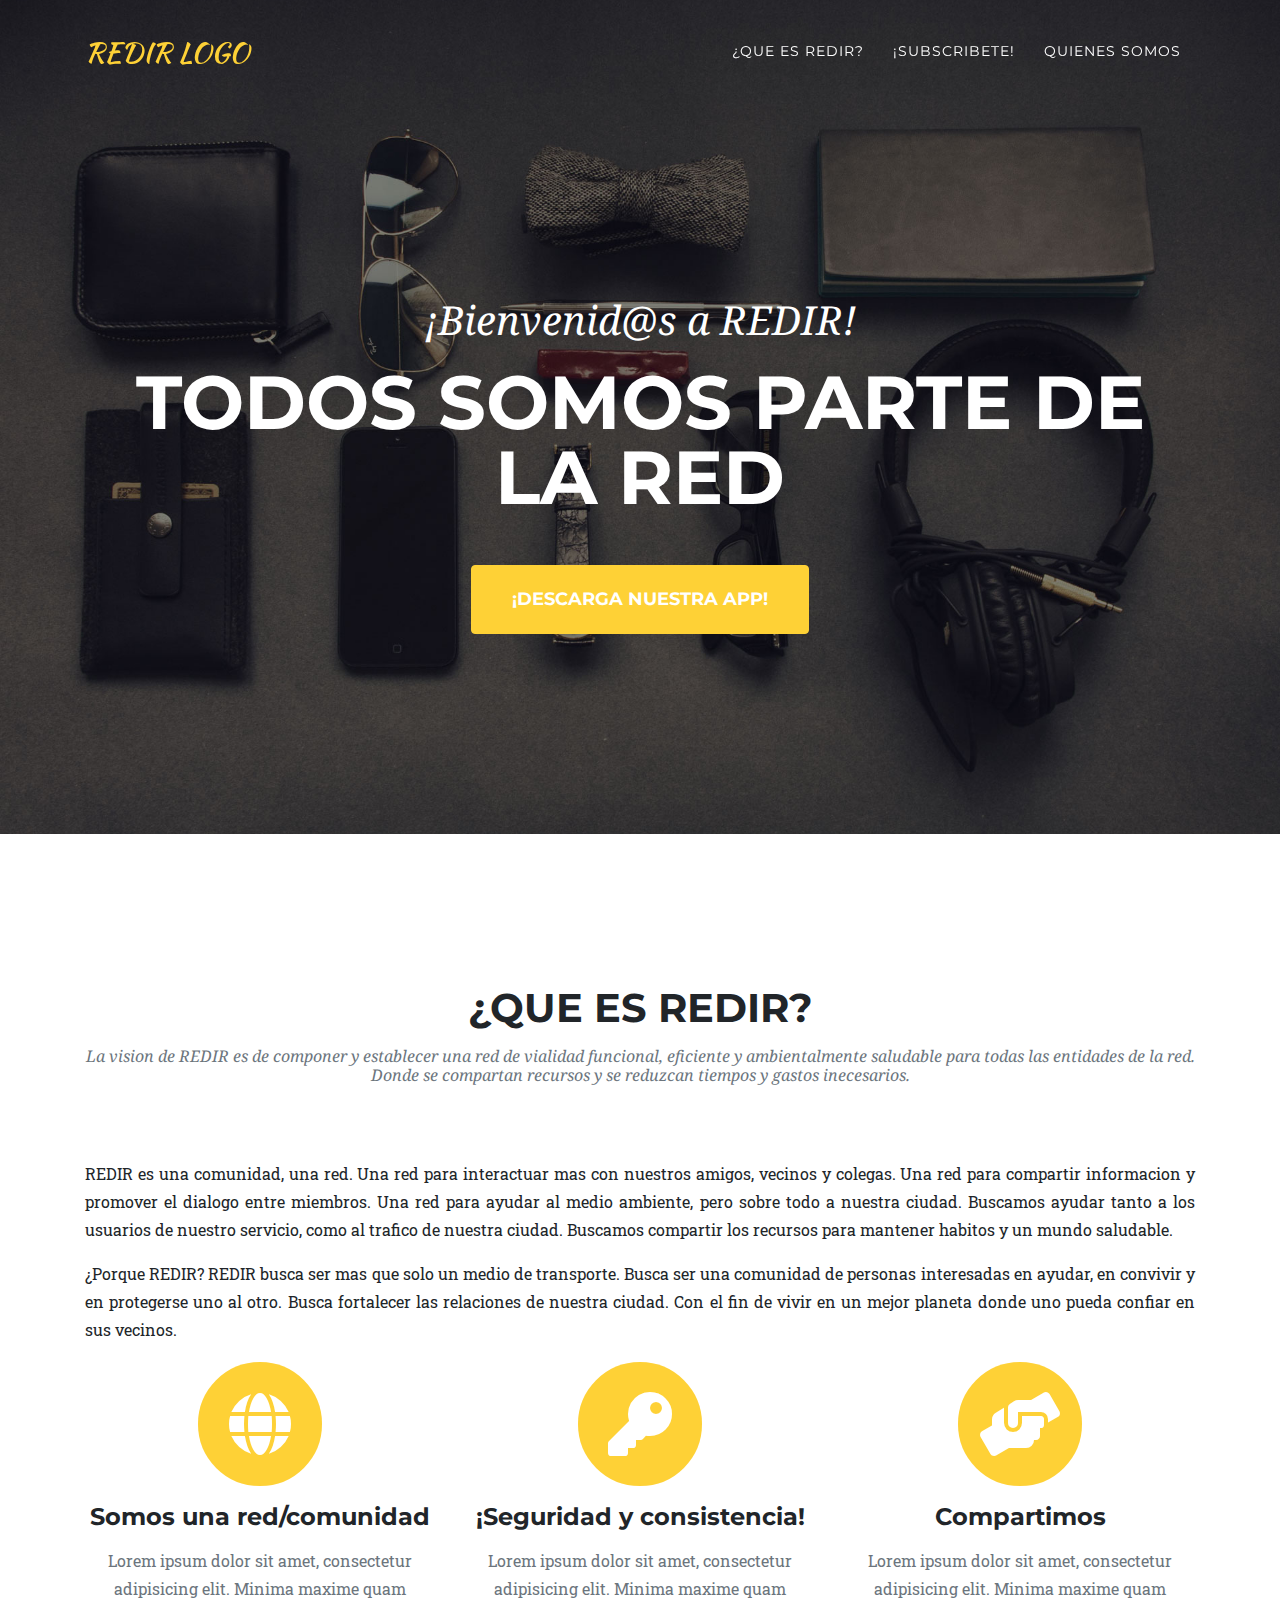
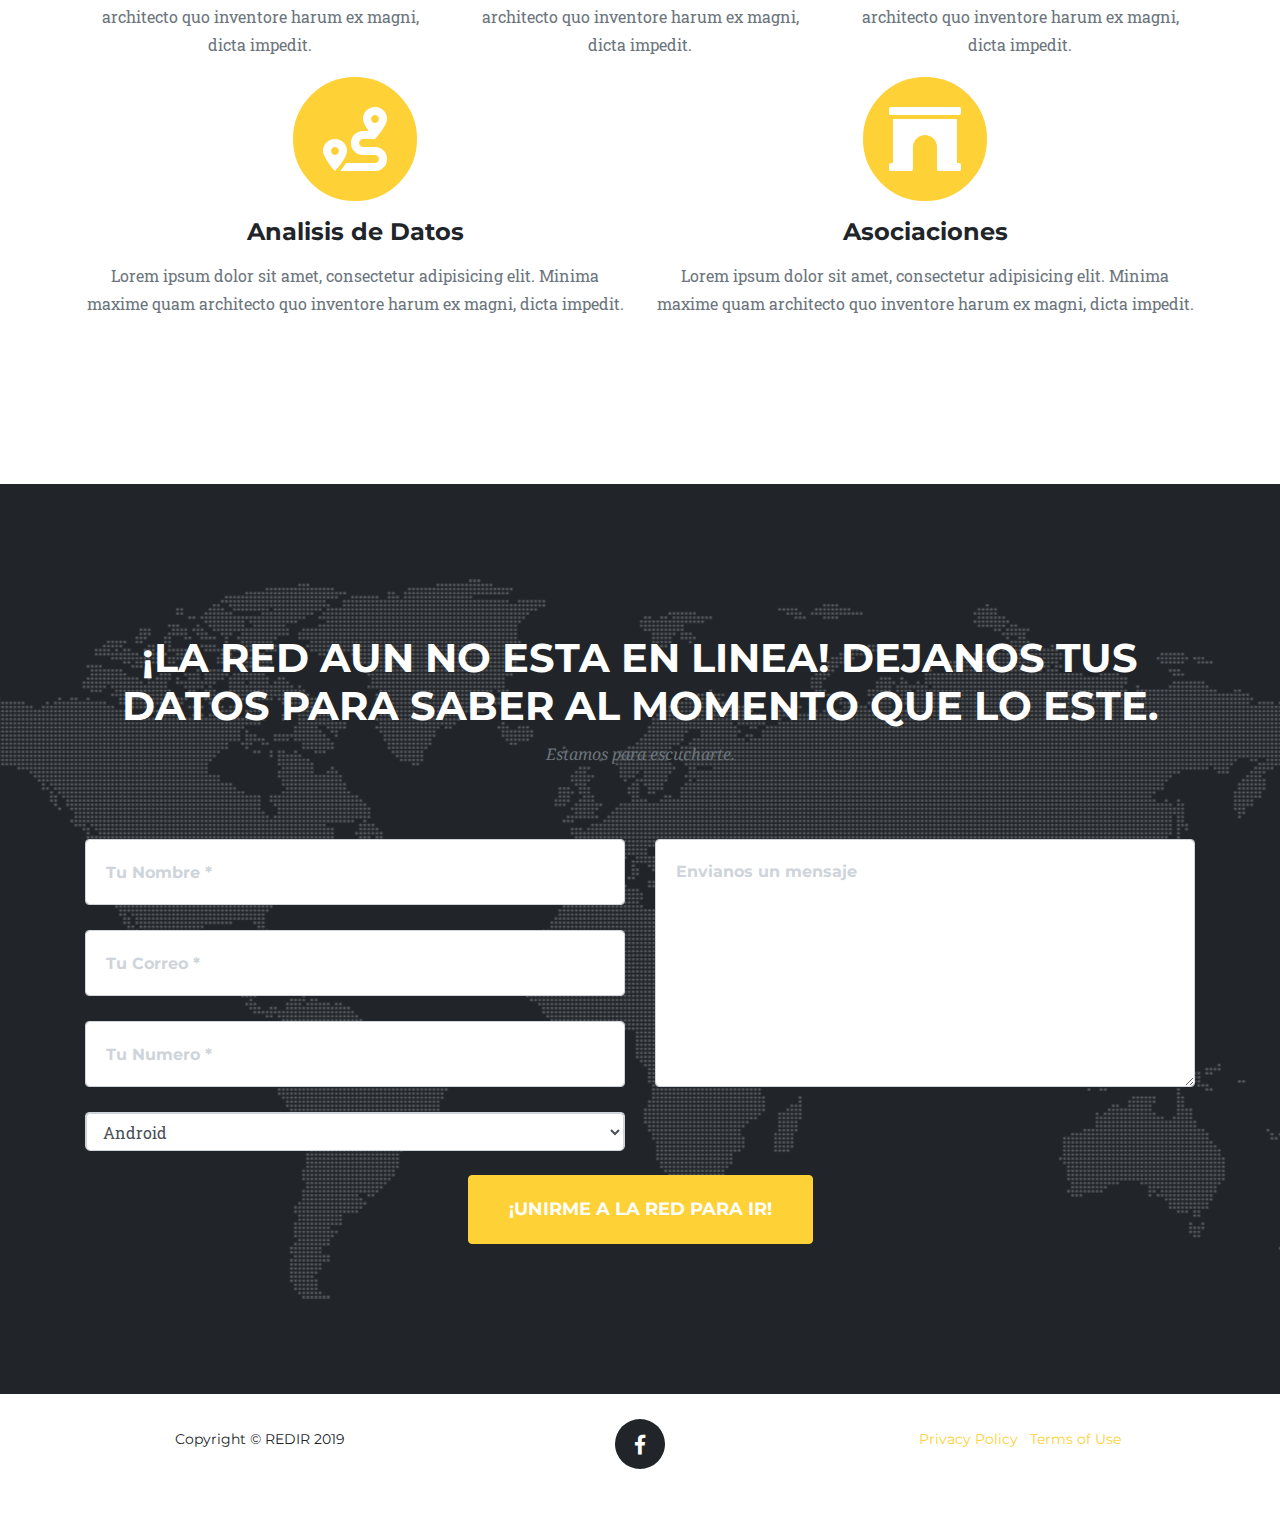
==== commit 333f3324: "changed icons" ====
--- a/index.html
+++ b/index.html
@@ -74,7 +74,7 @@
         <div class="col-md-4">
           <span class="fa-stack fa-4x">
             <i class="fas fa-circle fa-stack-2x text-primary"></i>
-            <i class="fas fa-shopping-cart fa-stack-1x fa-inverse"></i>
+            <i class="fas fa-globe fa-stack-1x fa-inverse"></i>
           </span>
           <h4 class="service-heading">Somos una red/comunidad</h4>
           <p class="text-muted">Lorem ipsum dolor sit amet, consectetur adipisicing elit. Minima maxime quam architecto quo inventore harum ex magni, dicta impedit.</p>
@@ -82,7 +82,7 @@
         <div class="col-md-4">
           <span class="fa-stack fa-4x">
             <i class="fas fa-circle fa-stack-2x text-primary"></i>
-            <i class="fas fa-laptop fa-stack-1x fa-inverse"></i>
+            <i class="fas fa-key fa-stack-1x fa-inverse"></i>
           </span>
           <h4 class="service-heading">¡Seguridad y consistencia!</h4>
           <p class="text-muted">Lorem ipsum dolor sit amet, consectetur adipisicing elit. Minima maxime quam architecto quo inventore harum ex magni, dicta impedit.</p>
@@ -90,7 +90,7 @@
         <div class="col-md-4">
           <span class="fa-stack fa-4x">
             <i class="fas fa-circle fa-stack-2x text-primary"></i>
-            <i class="fas fa-lock fa-stack-1x fa-inverse"></i>
+            <i class="fas fa-hands-helping fa-stack-1x fa-inverse"></i>
           </span>
           <h4 class="service-heading">Compartimos</h4>
           <p class="text-muted">Lorem ipsum dolor sit amet, consectetur adipisicing elit. Minima maxime quam architecto quo inventore harum ex magni, dicta impedit.</p>
@@ -100,7 +100,7 @@
         <div class="col-md-6">
           <span class="fa-stack fa-4x">
             <i class="fas fa-circle fa-stack-2x text-primary"></i>
-            <i class="fas fa-lock fa-stack-1x fa-inverse"></i>
+            <i class="fas fa-route fa-stack-1x fa-inverse"></i>
           </span>
           <h4 class="service-heading">Analisis de Datos</h4>
           <p class="text-muted">Lorem ipsum dolor sit amet, consectetur adipisicing elit. Minima maxime quam architecto quo inventore harum ex magni, dicta impedit.</p>
@@ -108,7 +108,7 @@
         <div class="col-md-6">
           <span class="fa-stack fa-4x">
             <i class="fas fa-circle fa-stack-2x text-primary"></i>
-            <i class="fas fa-lock fa-stack-1x fa-inverse"></i>
+            <i class="fas fa-archway fa-stack-1x fa-inverse"></i>
           </span>
           <h4 class="service-heading">Asociaciones</h4>
           <p class="text-muted">Lorem ipsum dolor sit amet, consectetur adipisicing elit. Minima maxime quam architecto quo inventore harum ex magni, dicta impedit.</p>
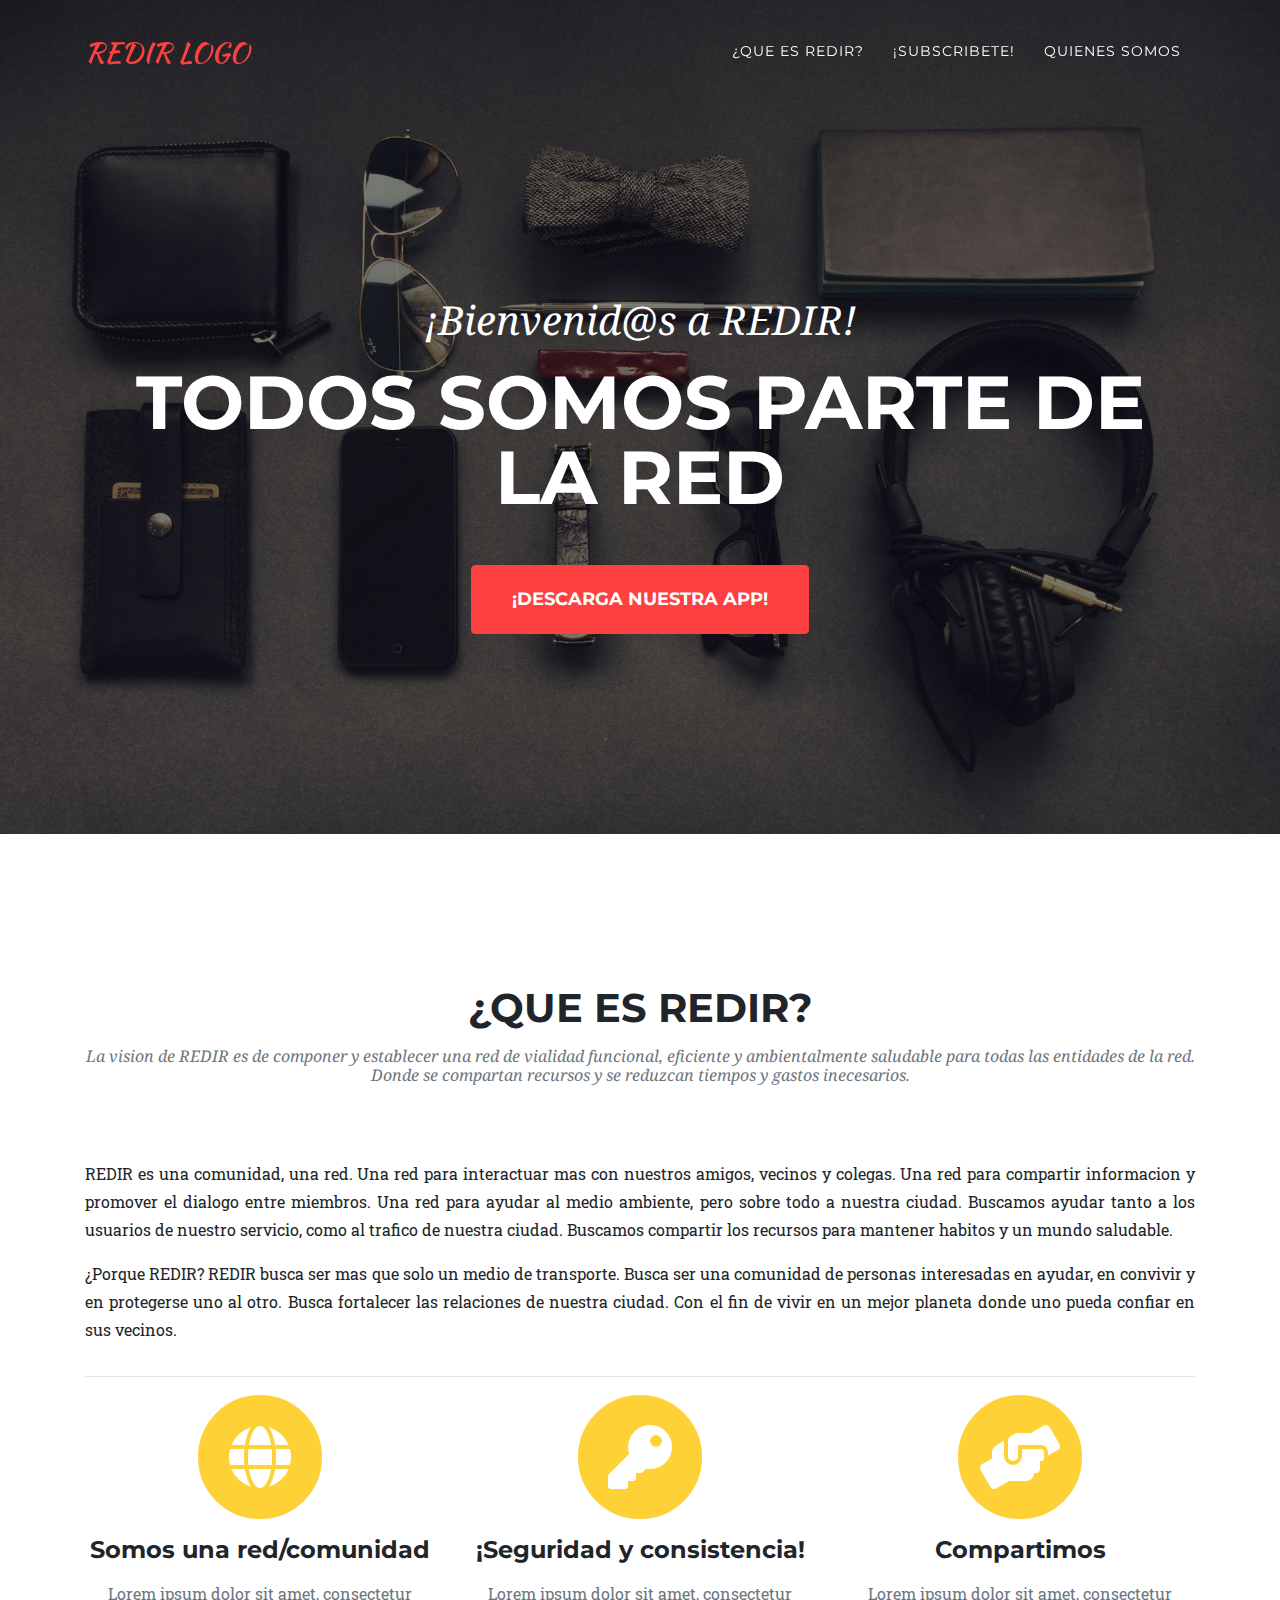
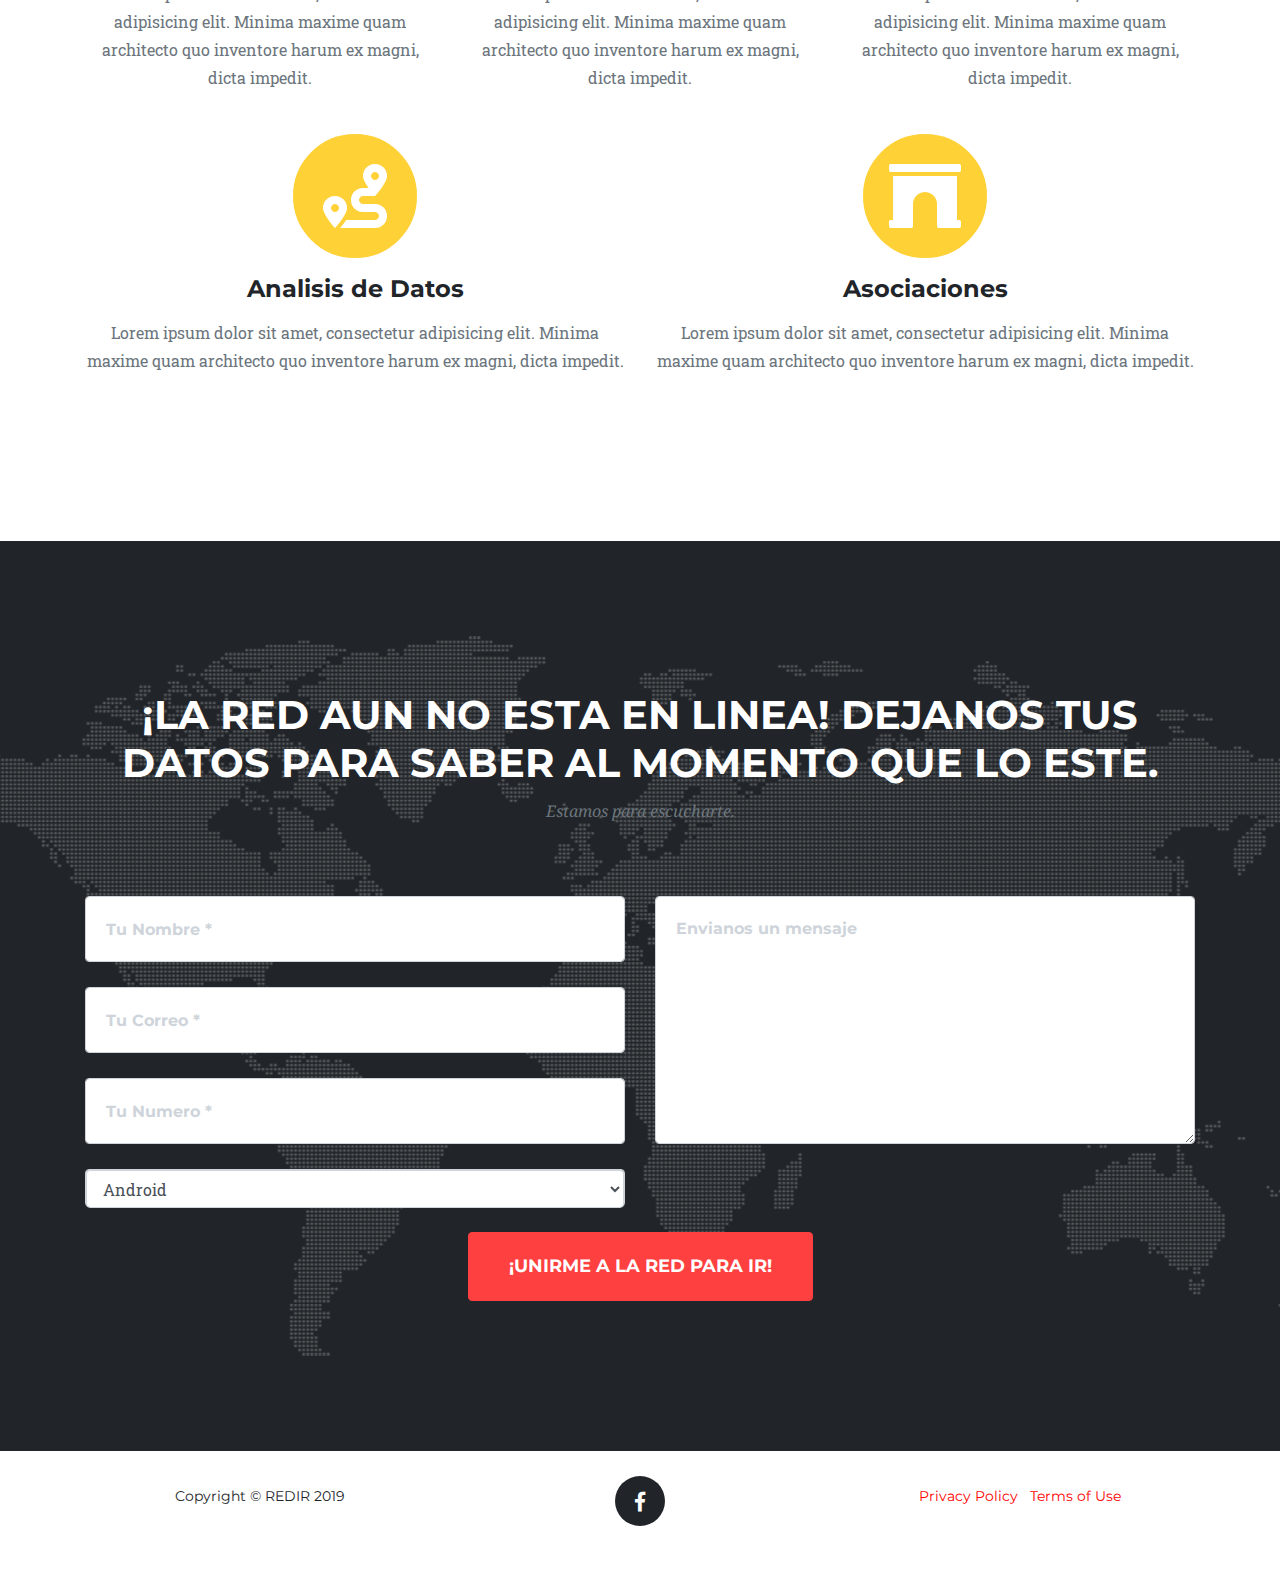
==== commit fc179d2a: "red css" ====
--- a/index.html
+++ b/index.html
@@ -20,7 +20,14 @@
   <link href='https://fonts.googleapis.com/css?family=Roboto+Slab:400,100,300,700' rel='stylesheet' type='text/css'>
 
   <!-- Custom styles for this template -->
-  <link href="css/agency.min.css" rel="stylesheet">
+  <link href="css/agency.css" rel="stylesheet">
+
+  <!--Local style-->
+  <style>
+    .fa-circle {
+      color: #ff0000;
+    }
+  </style>
 </head>
 
 <body id="page-top">
@@ -70,6 +77,7 @@
           <p class="text-justify">¿Porque REDIR? REDIR busca ser mas que solo un medio de transporte. Busca ser una comunidad de personas interesadas en ayudar, en convivir y en protegerse uno al otro. Busca fortalecer las relaciones de nuestr<!---->a<!----> ciudad<!--planeta-->. Con el fin de vivir en un mejor planeta donde uno pueda confiar en sus vecinos.</p>
         </div>
       </div>
+      <hr>
       <div class="row text-center">
         <div class="col-md-4">
           <span class="fa-stack fa-4x">
@@ -96,6 +104,7 @@
           <p class="text-muted">Lorem ipsum dolor sit amet, consectetur adipisicing elit. Minima maxime quam architecto quo inventore harum ex magni, dicta impedit.</p>
         </div>
       </div>
+      <br>
       <div class="row text-center">
         <div class="col-md-6">
           <span class="fa-stack fa-4x">
--- a/css/agency.css
+++ b/css/agency.css
@@ -0,0 +1,693 @@
+/*!
+ * Start Bootstrap - Agency v5.0.7 (https://startbootstrap.com/template-overviews/agency)
+ * Copyright 2013-2019 Start Bootstrap
+ * Licensed under MIT (https://github.com/BlackrockDigital/startbootstrap-agency/blob/master/LICENSE)
+ */
+
+body {
+  overflow-x: hidden;
+  font-family: 'Roboto Slab', -apple-system, BlinkMacSystemFont, 'Segoe UI', Roboto, 'Helvetica Neue', Arial, sans-serif, 'Apple Color Emoji', 'Segoe UI Emoji', 'Segoe UI Symbol', 'Noto Color Emoji';
+}
+
+p {
+  line-height: 1.75;
+}
+
+a {
+  color: #ff0000;
+}
+
+a:hover {
+  color: #fec503;
+}
+
+.text-primary {
+  color: #fed136 !important;
+}
+
+h1,
+h2,
+h3,
+h4,
+h5,
+h6 {
+  font-weight: 700;
+  font-family: 'Montserrat', -apple-system, BlinkMacSystemFont, 'Segoe UI', Roboto, 'Helvetica Neue', Arial, sans-serif, 'Apple Color Emoji', 'Segoe UI Emoji', 'Segoe UI Symbol', 'Noto Color Emoji';
+}
+
+section {
+  padding: 100px 0;
+}
+
+section h2.section-heading {
+  font-size: 40px;
+  margin-top: 0;
+  margin-bottom: 15px;
+}
+
+section h3.section-subheading {
+  font-size: 16px;
+  font-weight: 400;
+  font-style: italic;
+  margin-bottom: 75px;
+  text-transform: none;
+  font-family: 'Droid Serif', -apple-system, BlinkMacSystemFont, 'Segoe UI', Roboto, 'Helvetica Neue', Arial, sans-serif, 'Apple Color Emoji', 'Segoe UI Emoji', 'Segoe UI Symbol', 'Noto Color Emoji';
+}
+
+@media (min-width: 768px) {
+  section {
+    padding: 150px 0;
+  }
+}
+
+.btn {
+  font-family: 'Montserrat', -apple-system, BlinkMacSystemFont, 'Segoe UI', Roboto, 'Helvetica Neue', Arial, sans-serif, 'Apple Color Emoji', 'Segoe UI Emoji', 'Segoe UI Symbol', 'Noto Color Emoji';
+  font-weight: 700;
+}
+
+.btn-xl {
+  font-size: 18px;
+  padding: 20px 40px;
+}
+
+.btn-primary {
+  background-color: #ff4040;
+  border-color: #ff4040;
+}
+
+.btn-primary:active, .btn-primary:focus, .btn-primary:hover {
+  background-color: #ff0000 !important;
+  border-color: #ff0000 !important;
+  color: white;
+}
+
+.btn-primary:active, .btn-primary:focus {
+  -webkit-box-shadow: 0 0 0 0.2rem rgba(255, 0, 0, 0.5) !important;
+  box-shadow: 0 0 0 0.2rem rgba(255, 0, 0, 0.5) !important;
+}
+
+::selection {
+  background: #fed136;
+  text-shadow: none;
+}
+
+img::selection {
+  background: transparent;
+}
+
+img::-moz-selection {
+  background: transparent;
+}
+
+#mainNav {
+  background-color: #212529;
+}
+
+#mainNav .navbar-toggler {
+  font-size: 12px;
+  right: 0;
+  padding: 13px;
+  text-transform: uppercase;
+  color: white;
+  border: 0;
+  background-color: #ff0000;
+  font-family: 'Montserrat', -apple-system, BlinkMacSystemFont, 'Segoe UI', Roboto, 'Helvetica Neue', Arial, sans-serif, 'Apple Color Emoji', 'Segoe UI Emoji', 'Segoe UI Symbol', 'Noto Color Emoji';
+}
+
+#mainNav .navbar-toggler:active {
+  background-color: #ff4040;
+}
+
+#mainNav .navbar-brand {
+  color: #ff4040;
+  font-family: 'Kaushan Script', -apple-system, BlinkMacSystemFont, 'Segoe UI', Roboto, 'Helvetica Neue', Arial, sans-serif, 'Apple Color Emoji', 'Segoe UI Emoji', 'Segoe UI Symbol', 'Noto Color Emoji';
+}
+
+#mainNav .navbar-brand.active, #mainNav .navbar-brand:active, #mainNav .navbar-brand:focus, #mainNav .navbar-brand:hover {
+  color: #ff0000;
+}
+
+#mainNav .navbar-nav .nav-item .nav-link {
+  font-size: 90%;
+  font-weight: 400;
+  padding: 0.75em 0;
+  letter-spacing: 1px;
+  color: white;
+  font-family: 'Montserrat', -apple-system, BlinkMacSystemFont, 'Segoe UI', Roboto, 'Helvetica Neue', Arial, sans-serif, 'Apple Color Emoji', 'Segoe UI Emoji', 'Segoe UI Symbol', 'Noto Color Emoji';
+}
+
+#mainNav .navbar-nav .nav-item .nav-link.active {
+  color: #ff0000;
+}
+#mainNav .navbar-nav .nav-item .nav-link:hover {
+  color: #ff4040;
+}
+
+@media (min-width: 992px) {
+  #mainNav {
+    padding-top: 25px;
+    padding-bottom: 25px;
+    -webkit-transition: padding-top 0.3s, padding-bottom 0.3s;
+    transition: padding-top 0.3s, padding-bottom 0.3s;
+    border: none;
+    background-color: transparent;
+  }
+  #mainNav .navbar-brand {
+    font-size: 1.75em;
+    -webkit-transition: all 0.3s;
+    transition: all 0.3s;
+  }
+  #mainNav .navbar-nav .nav-item .nav-link {
+    padding: 1.1em 1em !important;
+  }
+  #mainNav.navbar-shrink {
+    padding-top: 0;
+    padding-bottom: 0;
+    background-color: #212529;
+  }
+  #mainNav.navbar-shrink .navbar-brand {
+    font-size: 1.25em;
+    padding: 12px 0;
+  }
+}
+
+header.masthead {
+  text-align: center;
+  color: white;
+  background-image: url("../img/header-bg.jpg");
+  background-repeat: no-repeat;
+  background-attachment: scroll;
+  background-position: center center;
+  background-size: cover;
+}
+
+header.masthead .intro-text {
+  padding-top: 150px;
+  padding-bottom: 100px;
+}
+
+header.masthead .intro-text .intro-lead-in {
+  font-size: 22px;
+  font-style: italic;
+  line-height: 22px;
+  margin-bottom: 25px;
+  font-family: 'Droid Serif', -apple-system, BlinkMacSystemFont, 'Segoe UI', Roboto, 'Helvetica Neue', Arial, sans-serif, 'Apple Color Emoji', 'Segoe UI Emoji', 'Segoe UI Symbol', 'Noto Color Emoji';
+}
+
+header.masthead .intro-text .intro-heading {
+  font-size: 50px;
+  font-weight: 700;
+  line-height: 50px;
+  margin-bottom: 25px;
+  font-family: 'Montserrat', -apple-system, BlinkMacSystemFont, 'Segoe UI', Roboto, 'Helvetica Neue', Arial, sans-serif, 'Apple Color Emoji', 'Segoe UI Emoji', 'Segoe UI Symbol', 'Noto Color Emoji';
+}
+
+@media (min-width: 768px) {
+  header.masthead .intro-text {
+    padding-top: 300px;
+    padding-bottom: 200px;
+  }
+  header.masthead .intro-text .intro-lead-in {
+    font-size: 40px;
+    font-style: italic;
+    line-height: 40px;
+    margin-bottom: 25px;
+    font-family: 'Droid Serif', -apple-system, BlinkMacSystemFont, 'Segoe UI', Roboto, 'Helvetica Neue', Arial, sans-serif, 'Apple Color Emoji', 'Segoe UI Emoji', 'Segoe UI Symbol', 'Noto Color Emoji';
+  }
+  header.masthead .intro-text .intro-heading {
+    font-size: 75px;
+    font-weight: 700;
+    line-height: 75px;
+    margin-bottom: 50px;
+    font-family: 'Montserrat', -apple-system, BlinkMacSystemFont, 'Segoe UI', Roboto, 'Helvetica Neue', Arial, sans-serif, 'Apple Color Emoji', 'Segoe UI Emoji', 'Segoe UI Symbol', 'Noto Color Emoji';
+  }
+}
+
+.service-heading {
+  margin: 15px 0;
+  text-transform: none;
+}
+
+#portfolio .portfolio-item {
+  right: 0;
+  margin: 0 0 15px;
+}
+
+#portfolio .portfolio-item .portfolio-link {
+  position: relative;
+  display: block;
+  max-width: 400px;
+  margin: 0 auto;
+  cursor: pointer;
+}
+
+#portfolio .portfolio-item .portfolio-link .portfolio-hover {
+  position: absolute;
+  width: 100%;
+  height: 100%;
+  -webkit-transition: all ease 0.5s;
+  transition: all ease 0.5s;
+  opacity: 0;
+  background: rgba(254, 209, 54, 0.9);
+}
+
+#portfolio .portfolio-item .portfolio-link .portfolio-hover:hover {
+  opacity: 1;
+}
+
+#portfolio .portfolio-item .portfolio-link .portfolio-hover .portfolio-hover-content {
+  font-size: 20px;
+  position: absolute;
+  top: 50%;
+  width: 100%;
+  height: 20px;
+  margin-top: -12px;
+  text-align: center;
+  color: white;
+}
+
+#portfolio .portfolio-item .portfolio-link .portfolio-hover .portfolio-hover-content i {
+  margin-top: -12px;
+}
+
+#portfolio .portfolio-item .portfolio-link .portfolio-hover .portfolio-hover-content h3,
+#portfolio .portfolio-item .portfolio-link .portfolio-hover .portfolio-hover-content h4 {
+  margin: 0;
+}
+
+#portfolio .portfolio-item .portfolio-caption {
+  max-width: 400px;
+  margin: 0 auto;
+  padding: 25px;
+  text-align: center;
+  background-color: #fff;
+}
+
+#portfolio .portfolio-item .portfolio-caption h4 {
+  margin: 0;
+  text-transform: none;
+}
+
+#portfolio .portfolio-item .portfolio-caption p {
+  font-size: 16px;
+  font-style: italic;
+  margin: 0;
+  font-family: 'Droid Serif', -apple-system, BlinkMacSystemFont, 'Segoe UI', Roboto, 'Helvetica Neue', Arial, sans-serif, 'Apple Color Emoji', 'Segoe UI Emoji', 'Segoe UI Symbol', 'Noto Color Emoji';
+}
+
+#portfolio * {
+  z-index: 2;
+}
+
+@media (min-width: 767px) {
+  #portfolio .portfolio-item {
+    margin: 0 0 30px;
+  }
+}
+
+.portfolio-modal {
+  padding-right: 0px !important;
+}
+
+.portfolio-modal .modal-dialog {
+  margin: 1rem;
+  max-width: 100vw;
+}
+
+.portfolio-modal .modal-content {
+  padding: 100px 0;
+  text-align: center;
+}
+
+.portfolio-modal .modal-content h2 {
+  font-size: 3em;
+  margin-bottom: 15px;
+}
+
+.portfolio-modal .modal-content p {
+  margin-bottom: 30px;
+}
+
+.portfolio-modal .modal-content p.item-intro {
+  font-size: 16px;
+  font-style: italic;
+  margin: 20px 0 30px;
+  font-family: 'Droid Serif', -apple-system, BlinkMacSystemFont, 'Segoe UI', Roboto, 'Helvetica Neue', Arial, sans-serif, 'Apple Color Emoji', 'Segoe UI Emoji', 'Segoe UI Symbol', 'Noto Color Emoji';
+}
+
+.portfolio-modal .modal-content ul.list-inline {
+  margin-top: 0;
+  margin-bottom: 30px;
+}
+
+.portfolio-modal .modal-content img {
+  margin-bottom: 30px;
+}
+
+.portfolio-modal .modal-content button {
+  cursor: pointer;
+}
+
+.portfolio-modal .close-modal {
+  position: absolute;
+  top: 25px;
+  right: 25px;
+  width: 75px;
+  height: 75px;
+  cursor: pointer;
+  background-color: transparent;
+}
+
+.portfolio-modal .close-modal:hover {
+  opacity: 0.3;
+}
+
+.portfolio-modal .close-modal .lr {
+  /* Safari and Chrome */
+  z-index: 1051;
+  width: 1px;
+  height: 75px;
+  margin-left: 35px;
+  /* IE 9 */
+  -webkit-transform: rotate(45deg);
+  transform: rotate(45deg);
+  background-color: #212529;
+}
+
+.portfolio-modal .close-modal .lr .rl {
+  /* Safari and Chrome */
+  z-index: 1052;
+  width: 1px;
+  height: 75px;
+  /* IE 9 */
+  -webkit-transform: rotate(90deg);
+  transform: rotate(90deg);
+  background-color: #212529;
+}
+
+.timeline {
+  position: relative;
+  padding: 0;
+  list-style: none;
+}
+
+.timeline:before {
+  position: absolute;
+  top: 0;
+  bottom: 0;
+  left: 40px;
+  width: 2px;
+  margin-left: -1.5px;
+  content: '';
+  background-color: #e9ecef;
+}
+
+.timeline > li {
+  position: relative;
+  min-height: 50px;
+  margin-bottom: 50px;
+}
+
+.timeline > li:after, .timeline > li:before {
+  display: table;
+  content: ' ';
+}
+
+.timeline > li:after {
+  clear: both;
+}
+
+.timeline > li .timeline-panel {
+  position: relative;
+  float: right;
+  width: 100%;
+  padding: 0 20px 0 100px;
+  text-align: left;
+}
+
+.timeline > li .timeline-panel:before {
+  right: auto;
+  left: -15px;
+  border-right-width: 15px;
+  border-left-width: 0;
+}
+
+.timeline > li .timeline-panel:after {
+  right: auto;
+  left: -14px;
+  border-right-width: 14px;
+  border-left-width: 0;
+}
+
+.timeline > li .timeline-image {
+  position: absolute;
+  z-index: 100;
+  left: 0;
+  width: 80px;
+  height: 80px;
+  margin-left: 0;
+  text-align: center;
+  color: white;
+  border: 7px solid #e9ecef;
+  border-radius: 100%;
+  background-color: #fed136;
+}
+
+.timeline > li .timeline-image h4 {
+  font-size: 10px;
+  line-height: 14px;
+  margin-top: 12px;
+}
+
+.timeline > li.timeline-inverted > .timeline-panel {
+  float: right;
+  padding: 0 20px 0 100px;
+  text-align: left;
+}
+
+.timeline > li.timeline-inverted > .timeline-panel:before {
+  right: auto;
+  left: -15px;
+  border-right-width: 15px;
+  border-left-width: 0;
+}
+
+.timeline > li.timeline-inverted > .timeline-panel:after {
+  right: auto;
+  left: -14px;
+  border-right-width: 14px;
+  border-left-width: 0;
+}
+
+.timeline > li:last-child {
+  margin-bottom: 0;
+}
+
+.timeline .timeline-heading h4 {
+  margin-top: 0;
+  color: inherit;
+}
+
+.timeline .timeline-heading h4.subheading {
+  text-transform: none;
+}
+
+.timeline .timeline-body > ul,
+.timeline .timeline-body > p {
+  margin-bottom: 0;
+}
+
+@media (min-width: 768px) {
+  .timeline:before {
+    left: 50%;
+  }
+  .timeline > li {
+    min-height: 100px;
+    margin-bottom: 100px;
+  }
+  .timeline > li .timeline-panel {
+    float: left;
+    width: 41%;
+    padding: 0 20px 20px 30px;
+    text-align: right;
+  }
+  .timeline > li .timeline-image {
+    left: 50%;
+    width: 100px;
+    height: 100px;
+    margin-left: -50px;
+  }
+  .timeline > li .timeline-image h4 {
+    font-size: 13px;
+    line-height: 18px;
+    margin-top: 16px;
+  }
+  .timeline > li.timeline-inverted > .timeline-panel {
+    float: right;
+    padding: 0 30px 20px 20px;
+    text-align: left;
+  }
+}
+
+@media (min-width: 992px) {
+  .timeline > li {
+    min-height: 150px;
+  }
+  .timeline > li .timeline-panel {
+    padding: 0 20px 20px;
+  }
+  .timeline > li .timeline-image {
+    width: 150px;
+    height: 150px;
+    margin-left: -75px;
+  }
+  .timeline > li .timeline-image h4 {
+    font-size: 18px;
+    line-height: 26px;
+    margin-top: 30px;
+  }
+  .timeline > li.timeline-inverted > .timeline-panel {
+    padding: 0 20px 20px;
+  }
+}
+
+@media (min-width: 1200px) {
+  .timeline > li {
+    min-height: 170px;
+  }
+  .timeline > li .timeline-panel {
+    padding: 0 20px 20px 100px;
+  }
+  .timeline > li .timeline-image {
+    width: 170px;
+    height: 170px;
+    margin-left: -85px;
+  }
+  .timeline > li .timeline-image h4 {
+    margin-top: 40px;
+  }
+  .timeline > li.timeline-inverted > .timeline-panel {
+    padding: 0 100px 20px 20px;
+  }
+}
+
+.team-member {
+  margin-bottom: 50px;
+  text-align: center;
+}
+
+.team-member img {
+  width: 225px;
+  height: 225px;
+  border: 7px solid #fff;
+}
+
+.team-member h4 {
+  margin-top: 25px;
+  margin-bottom: 0;
+  text-transform: none;
+}
+
+.team-member p {
+  margin-top: 0;
+}
+
+section#contact {
+  background-color: #212529;
+  background-image: url("../img/map-image.png");
+  background-repeat: no-repeat;
+  background-position: center;
+}
+
+section#contact .section-heading {
+  color: #fff;
+}
+
+section#contact .form-group {
+  margin-bottom: 25px;
+}
+
+section#contact .form-group input,
+section#contact .form-group textarea {
+  padding: 20px;
+}
+
+section#contact .form-group input.form-control {
+  height: auto;
+}
+
+section#contact .form-group textarea.form-control {
+  height: 248px;
+}
+
+section#contact .form-control:focus {
+  border-color: #fed136;
+  -webkit-box-shadow: none;
+  box-shadow: none;
+}
+
+section#contact ::-webkit-input-placeholder {
+  font-weight: 700;
+  color: #ced4da;
+  font-family: 'Montserrat', -apple-system, BlinkMacSystemFont, 'Segoe UI', Roboto, 'Helvetica Neue', Arial, sans-serif, 'Apple Color Emoji', 'Segoe UI Emoji', 'Segoe UI Symbol', 'Noto Color Emoji';
+}
+
+section#contact :-moz-placeholder {
+  font-weight: 700;
+  color: #ced4da;
+  font-family: 'Montserrat', -apple-system, BlinkMacSystemFont, 'Segoe UI', Roboto, 'Helvetica Neue', Arial, sans-serif, 'Apple Color Emoji', 'Segoe UI Emoji', 'Segoe UI Symbol', 'Noto Color Emoji';
+}
+
+section#contact ::-moz-placeholder {
+  font-weight: 700;
+  color: #ced4da;
+  font-family: 'Montserrat', -apple-system, BlinkMacSystemFont, 'Segoe UI', Roboto, 'Helvetica Neue', Arial, sans-serif, 'Apple Color Emoji', 'Segoe UI Emoji', 'Segoe UI Symbol', 'Noto Color Emoji';
+}
+
+section#contact :-ms-input-placeholder {
+  font-weight: 700;
+  color: #ced4da;
+  font-family: 'Montserrat', -apple-system, BlinkMacSystemFont, 'Segoe UI', Roboto, 'Helvetica Neue', Arial, sans-serif, 'Apple Color Emoji', 'Segoe UI Emoji', 'Segoe UI Symbol', 'Noto Color Emoji';
+}
+
+footer {
+  padding: 25px 0;
+  text-align: center;
+}
+
+footer span.copyright {
+  font-size: 90%;
+  line-height: 40px;
+  text-transform: none;
+  font-family: 'Montserrat', -apple-system, BlinkMacSystemFont, 'Segoe UI', Roboto, 'Helvetica Neue', Arial, sans-serif, 'Apple Color Emoji', 'Segoe UI Emoji', 'Segoe UI Symbol', 'Noto Color Emoji';
+}
+
+footer ul.quicklinks {
+  font-size: 90%;
+  line-height: 40px;
+  margin-bottom: 0;
+  text-transform: none;
+  font-family: 'Montserrat', -apple-system, BlinkMacSystemFont, 'Segoe UI', Roboto, 'Helvetica Neue', Arial, sans-serif, 'Apple Color Emoji', 'Segoe UI Emoji', 'Segoe UI Symbol', 'Noto Color Emoji';
+}
+
+ul.social-buttons {
+  margin-bottom: 0;
+}
+
+ul.social-buttons li a {
+  font-size: 20px;
+  line-height: 50px;
+  display: block;
+  width: 50px;
+  height: 50px;
+  -webkit-transition: all 0.3s;
+  transition: all 0.3s;
+  color: white;
+  border-radius: 100%;
+  outline: none;
+  background-color: #212529;
+}
+
+ul.social-buttons li a:active, ul.social-buttons li a:focus, ul.social-buttons li a:hover {
+  background-color: #fed136;
+}
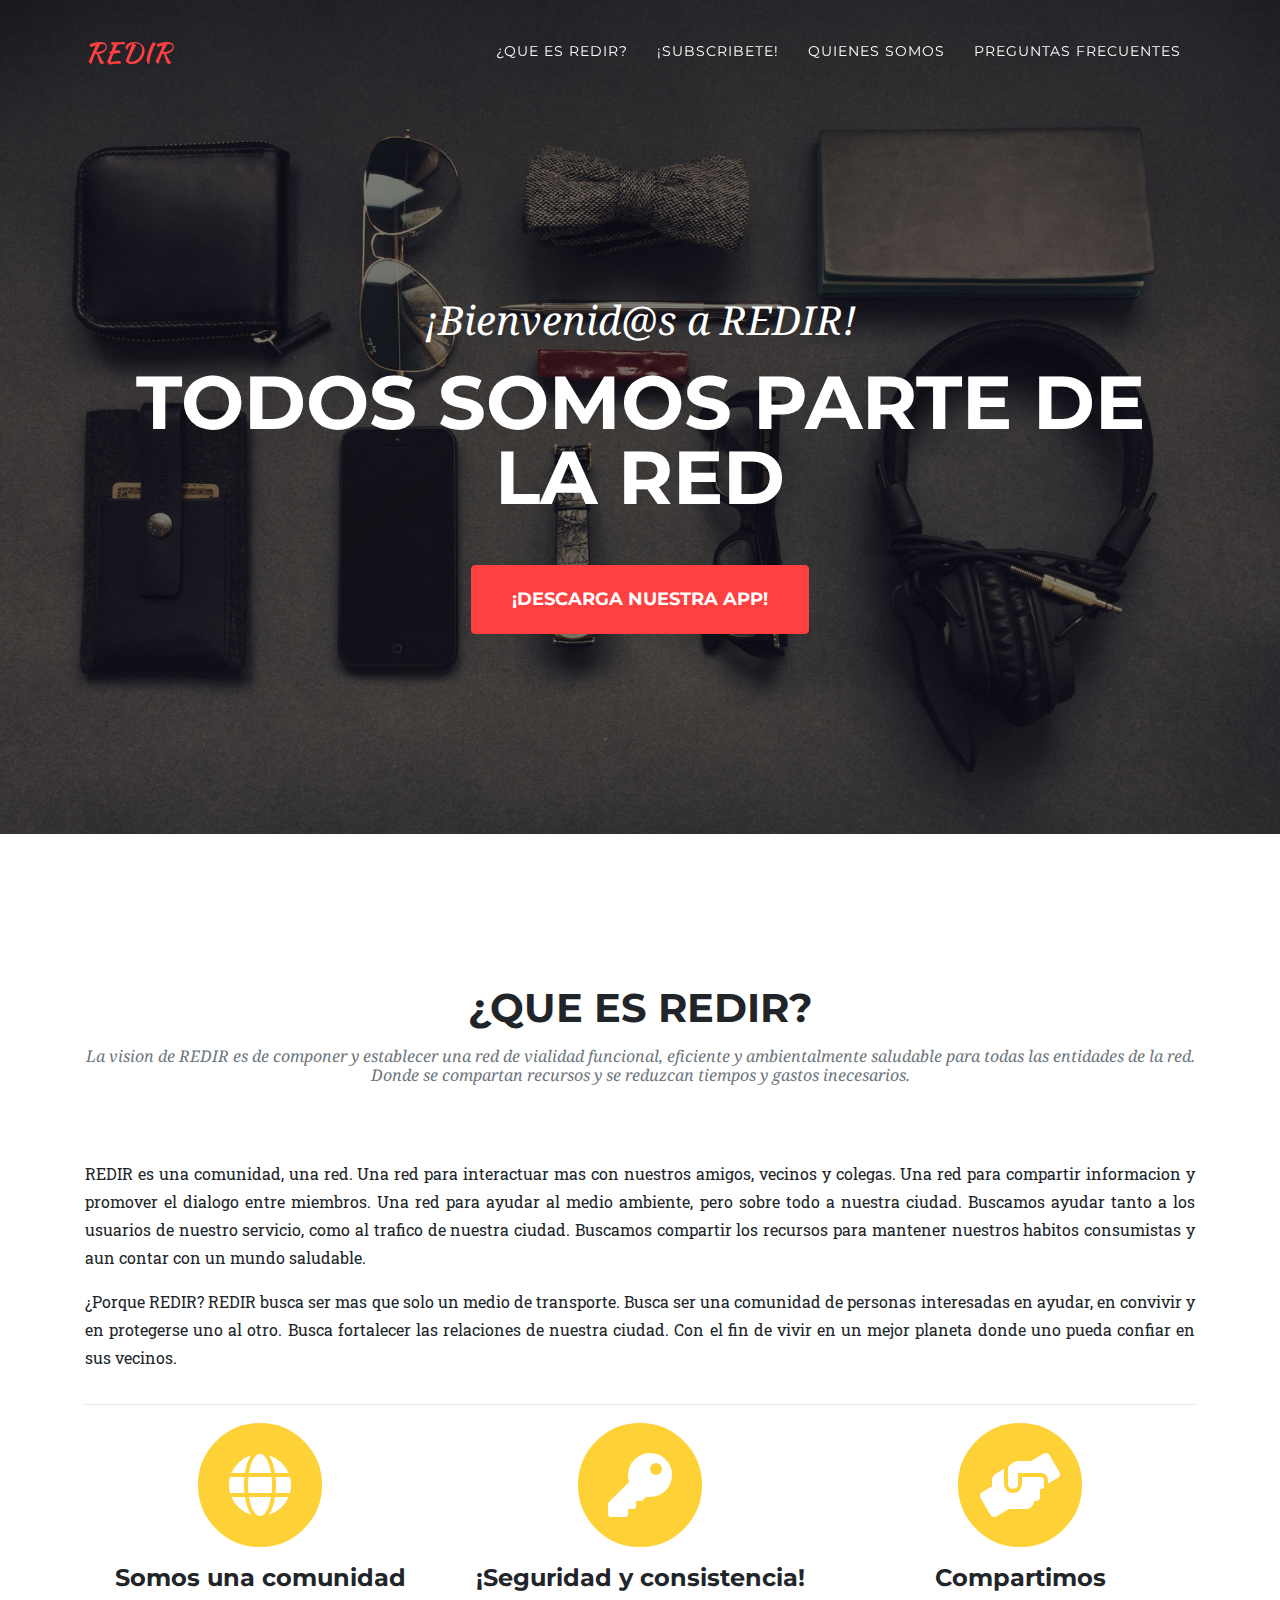
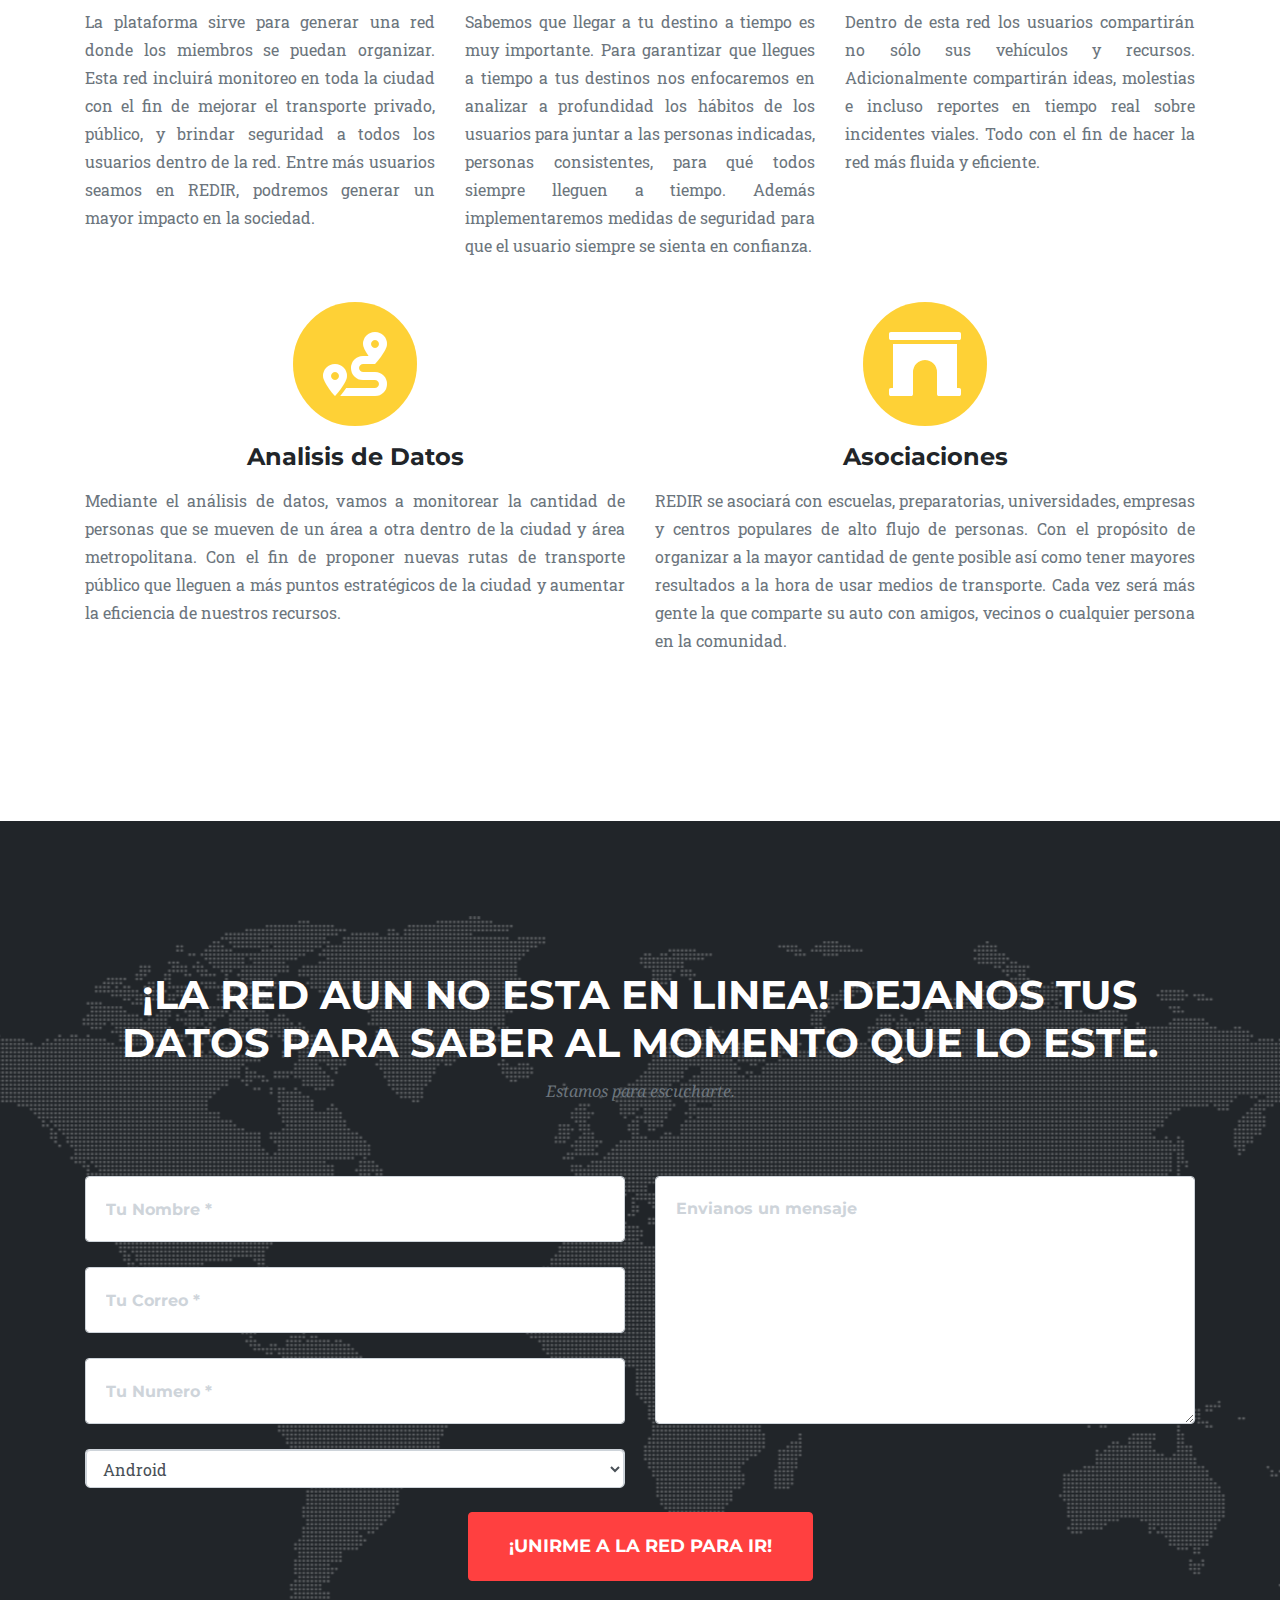
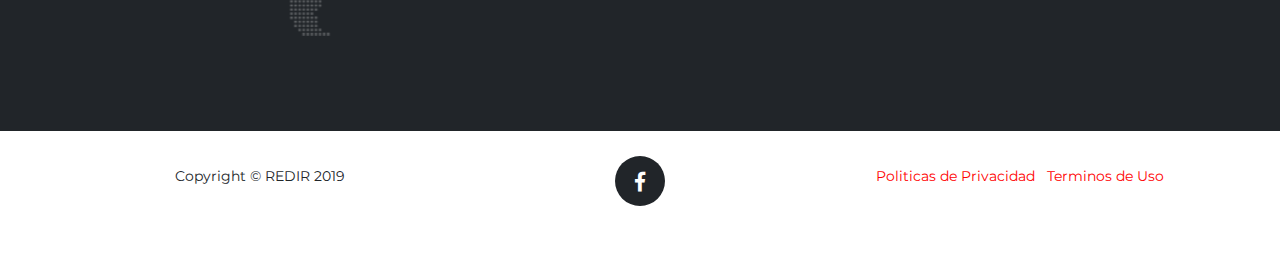
==== commit b61c5e59: "personalized and faq" ====
--- a/index.html
+++ b/index.html
@@ -34,7 +34,7 @@
   <!-- Navigation -->
   <nav class="navbar navbar-expand-lg navbar-dark fixed-top" id="mainNav">
     <div class="container">
-      <a class="navbar-brand js-scroll-trigger" href="#page-top">REDIR LOGO</a>
+      <a class="navbar-brand js-scroll-trigger" href="index.html#page-top">REDIR</a>
       <button class="navbar-toggler navbar-toggler-right" type="button" data-toggle="collapse" data-target="#navbarResponsive" aria-controls="navbarResponsive" aria-expanded="false" aria-label="Toggle navigation">
         Menu
         <i class="fas fa-bars"></i>
@@ -47,9 +47,12 @@
           <li class="nav-item">
             <a class="nav-link js-scroll-trigger" href="#contact">¡Subscribete!</a>
           </li>
-          </li>
           <li class="nav-item">
             <a class="nav-link js-scroll-trigger" href="#footer">Quienes somos</a>
+          </li>
+            <li class="nav-item">
+                <a class="nav-link js-scroll-trigger" href="faq.html">Preguntas frecuentes</a>
+            </li>
         </ul>
       </div>
     </div>
@@ -73,7 +76,7 @@
         <div class="col-lg-12 text-center">
           <h2 class="section-heading text-uppercase">¿Que es REDIR?</h2>
           <h3 class="section-subheading text-muted">La vision de REDIR es de componer y establecer una red de vialidad funcional, eficiente y ambientalmente saludable para todas las entidades de la red. Donde se compartan recursos y se reduzcan tiempos y gastos inecesarios.</h3>
-          <p class="text-justify">REDIR es una comunidad, una red. Una red para interactuar mas con nuestros amigos, vecinos y colegas. Una red para compartir informacion y promover el dialogo entre miembros. Una red para ayudar al medio ambiente, pero sobre todo a nuestr<!---->a<!----> ciudad<!--planeta-->. Buscamos ayudar tanto a los usuarios de nuestro servicio, como al trafico de nuestr<!---->a<!----> ciudad<!--planeta-->. Buscamos compartir los recursos para mantener habitos y un mundo saludable.</p>
+          <p class="text-justify">REDIR es una comunidad, una red. Una red para interactuar mas con nuestros amigos, vecinos y colegas. Una red para compartir informacion y promover el dialogo entre miembros. Una red para ayudar al medio ambiente, pero sobre todo a nuestr<!---->a<!----> ciudad<!--planeta-->. Buscamos ayudar tanto a los usuarios de nuestro servicio, como al trafico de nuestr<!---->a<!----> ciudad<!--planeta-->. Buscamos compartir los recursos para mantener nuestros habitos consumistas y aun contar con un mundo saludable.</p>
           <p class="text-justify">¿Porque REDIR? REDIR busca ser mas que solo un medio de transporte. Busca ser una comunidad de personas interesadas en ayudar, en convivir y en protegerse uno al otro. Busca fortalecer las relaciones de nuestr<!---->a<!----> ciudad<!--planeta-->. Con el fin de vivir en un mejor planeta donde uno pueda confiar en sus vecinos.</p>
         </div>
       </div>
@@ -84,8 +87,8 @@
             <i class="fas fa-circle fa-stack-2x text-primary"></i>
             <i class="fas fa-globe fa-stack-1x fa-inverse"></i>
           </span>
-          <h4 class="service-heading">Somos una red/comunidad</h4>
-          <p class="text-muted">Lorem ipsum dolor sit amet, consectetur adipisicing elit. Minima maxime quam architecto quo inventore harum ex magni, dicta impedit.</p>
+          <h4 class="service-heading">Somos una comunidad</h4>
+          <p class="text-muted text-justify">La plataforma sirve para generar una red donde los miembros se puedan organizar. Esta red incluirá monitoreo en toda la ciudad con el fin de mejorar el transporte privado, público, y brindar seguridad a todos los usuarios dentro de la red. Entre más usuarios seamos en REDIR, podremos generar un mayor impacto en la sociedad.</p>
         </div>
         <div class="col-md-4">
           <span class="fa-stack fa-4x">
@@ -93,7 +96,7 @@
             <i class="fas fa-key fa-stack-1x fa-inverse"></i>
           </span>
           <h4 class="service-heading">¡Seguridad y consistencia!</h4>
-          <p class="text-muted">Lorem ipsum dolor sit amet, consectetur adipisicing elit. Minima maxime quam architecto quo inventore harum ex magni, dicta impedit.</p>
+          <p class="text-muted text-justify">Sabemos que llegar a tu destino a tiempo es muy importante. Para garantizar que llegues a tiempo a tus destinos nos enfocaremos en analizar a profundidad los hábitos de los usuarios para juntar a las personas indicadas, personas consistentes, para qué todos siempre lleguen a tiempo. Además implementaremos medidas de seguridad para que el usuario siempre se sienta en confianza.</p>
         </div>
         <div class="col-md-4">
           <span class="fa-stack fa-4x">
@@ -101,7 +104,7 @@
             <i class="fas fa-hands-helping fa-stack-1x fa-inverse"></i>
           </span>
           <h4 class="service-heading">Compartimos</h4>
-          <p class="text-muted">Lorem ipsum dolor sit amet, consectetur adipisicing elit. Minima maxime quam architecto quo inventore harum ex magni, dicta impedit.</p>
+          <p class="text-muted text-justify">Dentro de esta red los usuarios compartirán no sólo sus vehículos y recursos. Adicionalmente compartirán ideas, molestias e incluso reportes en tiempo real sobre incidentes viales. Todo con el fin de hacer la red más fluida y eficiente.</p>
         </div>
       </div>
       <br>
@@ -112,7 +115,7 @@
             <i class="fas fa-route fa-stack-1x fa-inverse"></i>
           </span>
           <h4 class="service-heading">Analisis de Datos</h4>
-          <p class="text-muted">Lorem ipsum dolor sit amet, consectetur adipisicing elit. Minima maxime quam architecto quo inventore harum ex magni, dicta impedit.</p>
+          <p class="text-muted text-justify">Mediante el análisis de datos, vamos a monitorear la cantidad de personas que se mueven de un área a otra dentro de la ciudad y área metropolitana. Con el fin de proponer nuevas rutas de transporte público que lleguen a más puntos estratégicos de la ciudad y aumentar la eficiencia de nuestros recursos.</p>
         </div>
         <div class="col-md-6">
           <span class="fa-stack fa-4x">
@@ -120,7 +123,7 @@
             <i class="fas fa-archway fa-stack-1x fa-inverse"></i>
           </span>
           <h4 class="service-heading">Asociaciones</h4>
-          <p class="text-muted">Lorem ipsum dolor sit amet, consectetur adipisicing elit. Minima maxime quam architecto quo inventore harum ex magni, dicta impedit.</p>
+          <p class="text-muted text-justify">REDIR se asociará con escuelas, preparatorias, universidades, empresas y centros populares de alto flujo de personas. Con el propósito de organizar a la mayor cantidad de gente posible así como tener mayores resultados a la hora de usar medios de transporte. Cada vez será más gente la que comparte su auto con amigos, vecinos o cualquier persona en la comunidad.</p>
         </div>
       </div>
     </div>
@@ -206,10 +209,10 @@
         <div class="col-md-4">
           <ul class="list-inline quicklinks">
             <li class="list-inline-item">
-              <a href="#">Privacy Policy</a>
+              <a href="#">Politicas de Privacidad</a>
             </li>
             <li class="list-inline-item">
-              <a href="#">Terms of Use</a>
+              <a href="#">Terminos de Uso</a>
             </li>
           </ul>
         </div>
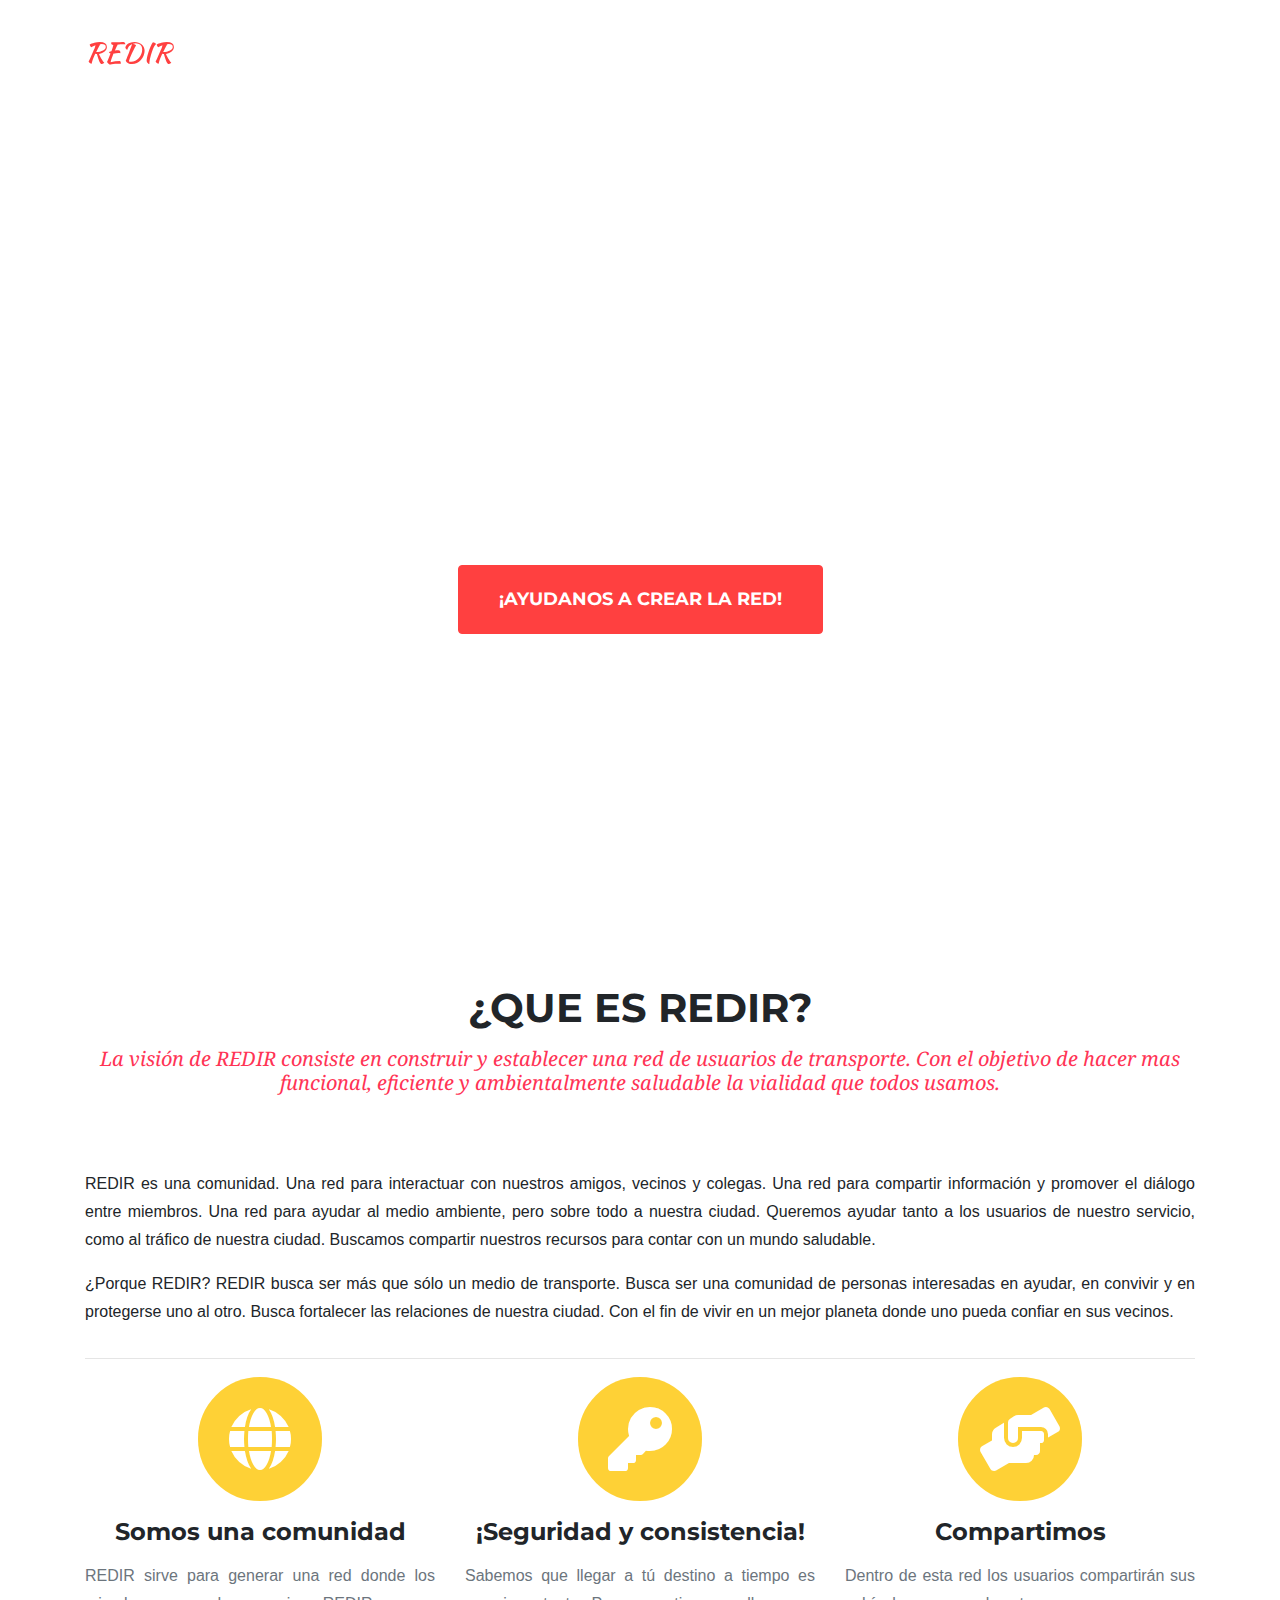
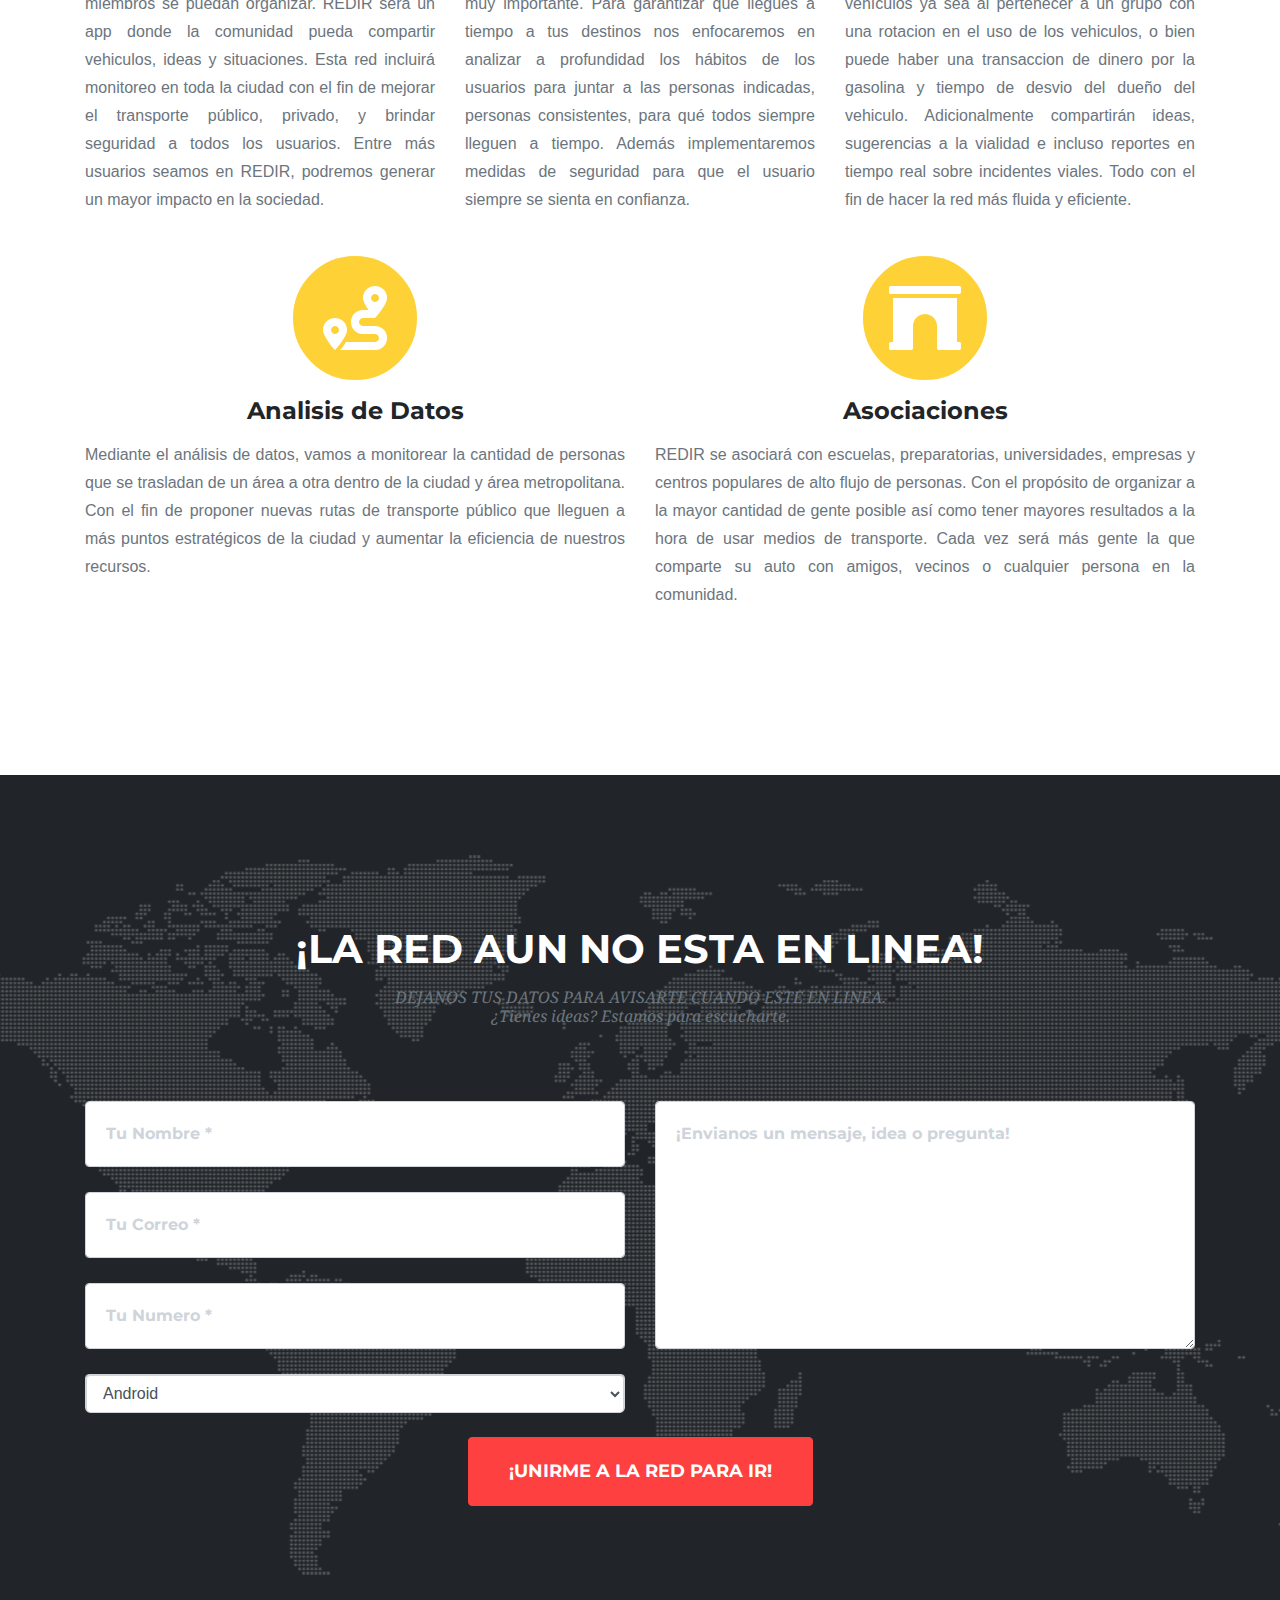
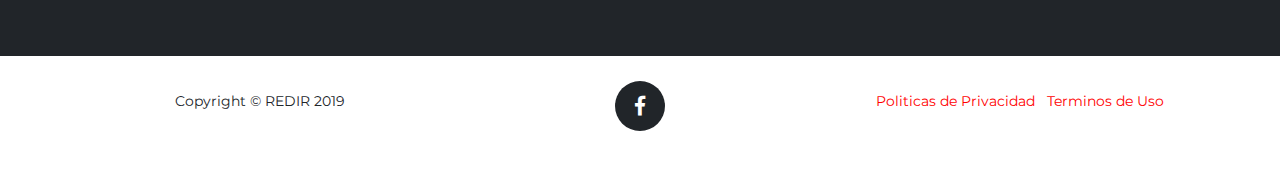
==== commit 2874444b: "photos and redacting" ====
--- a/index.html
+++ b/index.html
@@ -24,8 +24,9 @@
 
   <!--Local style-->
   <style>
-    .fa-circle {
-      color: #ff0000;
+    #vision {
+        font-size: 20px;
+        color: #ff3355;
     }
   </style>
 </head>
@@ -64,7 +65,7 @@
       <div class="intro-text">
         <div class="intro-lead-in">¡Bienvenid@s a REDIR!</div>
         <div class="intro-heading text-uppercase">todos somos parte de la red</div>
-        <a class="btn btn-primary btn-xl text-uppercase js-scroll-trigger" href="#contact">¡Descarga nuestra App!</a>
+        <a class="btn btn-primary btn-xl text-uppercase js-scroll-trigger" href="#contact">¡Ayudanos a crear la red!</a>
       </div>
     </div>
   </header>
@@ -75,9 +76,9 @@
       <div class="row">
         <div class="col-lg-12 text-center">
           <h2 class="section-heading text-uppercase">¿Que es REDIR?</h2>
-          <h3 class="section-subheading text-muted">La vision de REDIR es de componer y establecer una red de vialidad funcional, eficiente y ambientalmente saludable para todas las entidades de la red. Donde se compartan recursos y se reduzcan tiempos y gastos inecesarios.</h3>
-          <p class="text-justify">REDIR es una comunidad, una red. Una red para interactuar mas con nuestros amigos, vecinos y colegas. Una red para compartir informacion y promover el dialogo entre miembros. Una red para ayudar al medio ambiente, pero sobre todo a nuestr<!---->a<!----> ciudad<!--planeta-->. Buscamos ayudar tanto a los usuarios de nuestro servicio, como al trafico de nuestr<!---->a<!----> ciudad<!--planeta-->. Buscamos compartir los recursos para mantener nuestros habitos consumistas y aun contar con un mundo saludable.</p>
-          <p class="text-justify">¿Porque REDIR? REDIR busca ser mas que solo un medio de transporte. Busca ser una comunidad de personas interesadas en ayudar, en convivir y en protegerse uno al otro. Busca fortalecer las relaciones de nuestr<!---->a<!----> ciudad<!--planeta-->. Con el fin de vivir en un mejor planeta donde uno pueda confiar en sus vecinos.</p>
+          <h3 class="section-subheading text-black" id="vision">La visión de REDIR consiste en construir y establecer una red de usuarios de transporte. Con el objetivo de hacer mas funcional, eficiente y ambientalmente saludable la vialidad que todos usamos.</h3>
+          <p class="text-justify">REDIR es una comunidad. Una red para interactuar con nuestros amigos, vecinos y colegas. Una red para compartir información y promover el diálogo entre miembros. Una red para ayudar al medio ambiente, pero sobre todo a nuestr<!---->a<!----> ciudad<!--planeta-->. Queremos ayudar tanto a los usuarios de nuestro servicio, como al tráfico de nuestr<!---->a<!----> ciudad<!--planeta-->. Buscamos compartir nuestros recursos para contar con un mundo saludable.</p>
+          <p class="text-justify">¿Porque REDIR? REDIR busca ser más que sólo un medio de transporte. Busca ser una comunidad de personas interesadas en ayudar, en convivir y en protegerse uno al otro. Busca fortalecer las relaciones de nuestr<!---->a<!----> ciudad<!--planeta-->. Con el fin de vivir en un mejor planeta donde uno pueda confiar en sus vecinos.</p>
         </div>
       </div>
       <hr>
@@ -88,7 +89,7 @@
             <i class="fas fa-globe fa-stack-1x fa-inverse"></i>
           </span>
           <h4 class="service-heading">Somos una comunidad</h4>
-          <p class="text-muted text-justify">La plataforma sirve para generar una red donde los miembros se puedan organizar. Esta red incluirá monitoreo en toda la ciudad con el fin de mejorar el transporte privado, público, y brindar seguridad a todos los usuarios dentro de la red. Entre más usuarios seamos en REDIR, podremos generar un mayor impacto en la sociedad.</p>
+          <p class="text-muted text-justify">REDIR sirve para generar una red donde los miembros se puedan organizar. REDIR sera un app donde la comunidad pueda compartir vehiculos, ideas y situaciones. Esta red incluirá monitoreo en toda la ciudad con el fin de mejorar el transporte público, privado, y brindar seguridad a todos los usuarios. Entre más usuarios seamos en REDIR, podremos generar un mayor impacto en la sociedad.</p>
         </div>
         <div class="col-md-4">
           <span class="fa-stack fa-4x">
@@ -96,7 +97,7 @@
             <i class="fas fa-key fa-stack-1x fa-inverse"></i>
           </span>
           <h4 class="service-heading">¡Seguridad y consistencia!</h4>
-          <p class="text-muted text-justify">Sabemos que llegar a tu destino a tiempo es muy importante. Para garantizar que llegues a tiempo a tus destinos nos enfocaremos en analizar a profundidad los hábitos de los usuarios para juntar a las personas indicadas, personas consistentes, para qué todos siempre lleguen a tiempo. Además implementaremos medidas de seguridad para que el usuario siempre se sienta en confianza.</p>
+          <p class="text-muted text-justify">Sabemos que llegar a tú destino a tiempo es muy importante. Para garantizar que llegues a tiempo a tus destinos nos enfocaremos en analizar a profundidad los hábitos de los usuarios para juntar a las personas indicadas, personas consistentes, para qué todos siempre lleguen a tiempo. Además implementaremos medidas de seguridad para que el usuario siempre se sienta en confianza.</p>
         </div>
         <div class="col-md-4">
           <span class="fa-stack fa-4x">
@@ -104,7 +105,7 @@
             <i class="fas fa-hands-helping fa-stack-1x fa-inverse"></i>
           </span>
           <h4 class="service-heading">Compartimos</h4>
-          <p class="text-muted text-justify">Dentro de esta red los usuarios compartirán no sólo sus vehículos y recursos. Adicionalmente compartirán ideas, molestias e incluso reportes en tiempo real sobre incidentes viales. Todo con el fin de hacer la red más fluida y eficiente.</p>
+          <p class="text-muted text-justify">Dentro de esta red los usuarios compartirán sus vehículos ya sea al pertenecer a un grupo con una rotacion en el uso de los vehiculos, o bien puede haber una transaccion de dinero por la gasolina y tiempo de desvio del dueño del vehiculo. Adicionalmente compartirán ideas, sugerencias a la vialidad e incluso reportes en tiempo real sobre incidentes viales. Todo con el fin de hacer la red más fluida y eficiente.</p>
         </div>
       </div>
       <br>
@@ -115,7 +116,7 @@
             <i class="fas fa-route fa-stack-1x fa-inverse"></i>
           </span>
           <h4 class="service-heading">Analisis de Datos</h4>
-          <p class="text-muted text-justify">Mediante el análisis de datos, vamos a monitorear la cantidad de personas que se mueven de un área a otra dentro de la ciudad y área metropolitana. Con el fin de proponer nuevas rutas de transporte público que lleguen a más puntos estratégicos de la ciudad y aumentar la eficiencia de nuestros recursos.</p>
+          <p class="text-muted text-justify">Mediante el análisis de datos, vamos a monitorear la cantidad de personas que se trasladan de un área a otra dentro de la ciudad y área metropolitana. Con el fin de proponer nuevas rutas de transporte público que lleguen a más puntos estratégicos de la ciudad y aumentar la eficiencia de nuestros recursos.</p>
         </div>
         <div class="col-md-6">
           <span class="fa-stack fa-4x">
@@ -134,8 +135,8 @@
     <div class="container">
       <div class="row">
         <div class="col-lg-12 text-center">
-          <h2 class="section-heading text-uppercase">¡La red aun no esta en linea! Dejanos tus datos para saber al momento que lo este.</h2>
-          <h3 class="section-subheading text-muted">Estamos para escucharte.</h3>
+          <h2 class="section-heading text-uppercase">¡La red aun no esta en linea!</h2>
+          <h3 class="section-subheading text-muted">DEJANOS TUS DATOS PARA AVISARTE CUANDO ESTE EN LINEA.<br>¿Tienes ideas? Estamos para escucharte.</h3>
         </div>
       </div>
       <div class="row">
@@ -164,7 +165,7 @@
               </div>
               <div class="col-md-6">
                 <div class="form-group">
-                  <textarea class="form-control" id="message" placeholder="Envianos un mensaje"></textarea>
+                  <textarea class="form-control" id="message" placeholder="¡Envianos un mensaje, idea o pregunta!"></textarea>
                   <p class="help-block text-danger"></p>
                 </div>
               </div>
@@ -234,4 +235,4 @@
   <!-- Custom scripts for this template -->
   <script src="js/agency.min.js"></script>
 </body>
-</html>
+</html>--- a/css/agency.css
+++ b/css/agency.css
@@ -1,4 +1,4 @@
-/*!
+2/*!
  * Start Bootstrap - Agency v5.0.7 (https://startbootstrap.com/template-overviews/agency)
  * Copyright 2013-2019 Start Bootstrap
  * Licensed under MIT (https://github.com/BlackrockDigital/startbootstrap-agency/blob/master/LICENSE)
@@ -174,7 +174,7 @@
 header.masthead {
   text-align: center;
   color: white;
-  background-image: url("../img/header-bg.jpg");
+  background-image: url("../img/12.jpg");
   background-repeat: no-repeat;
   background-attachment: scroll;
   background-position: center center;
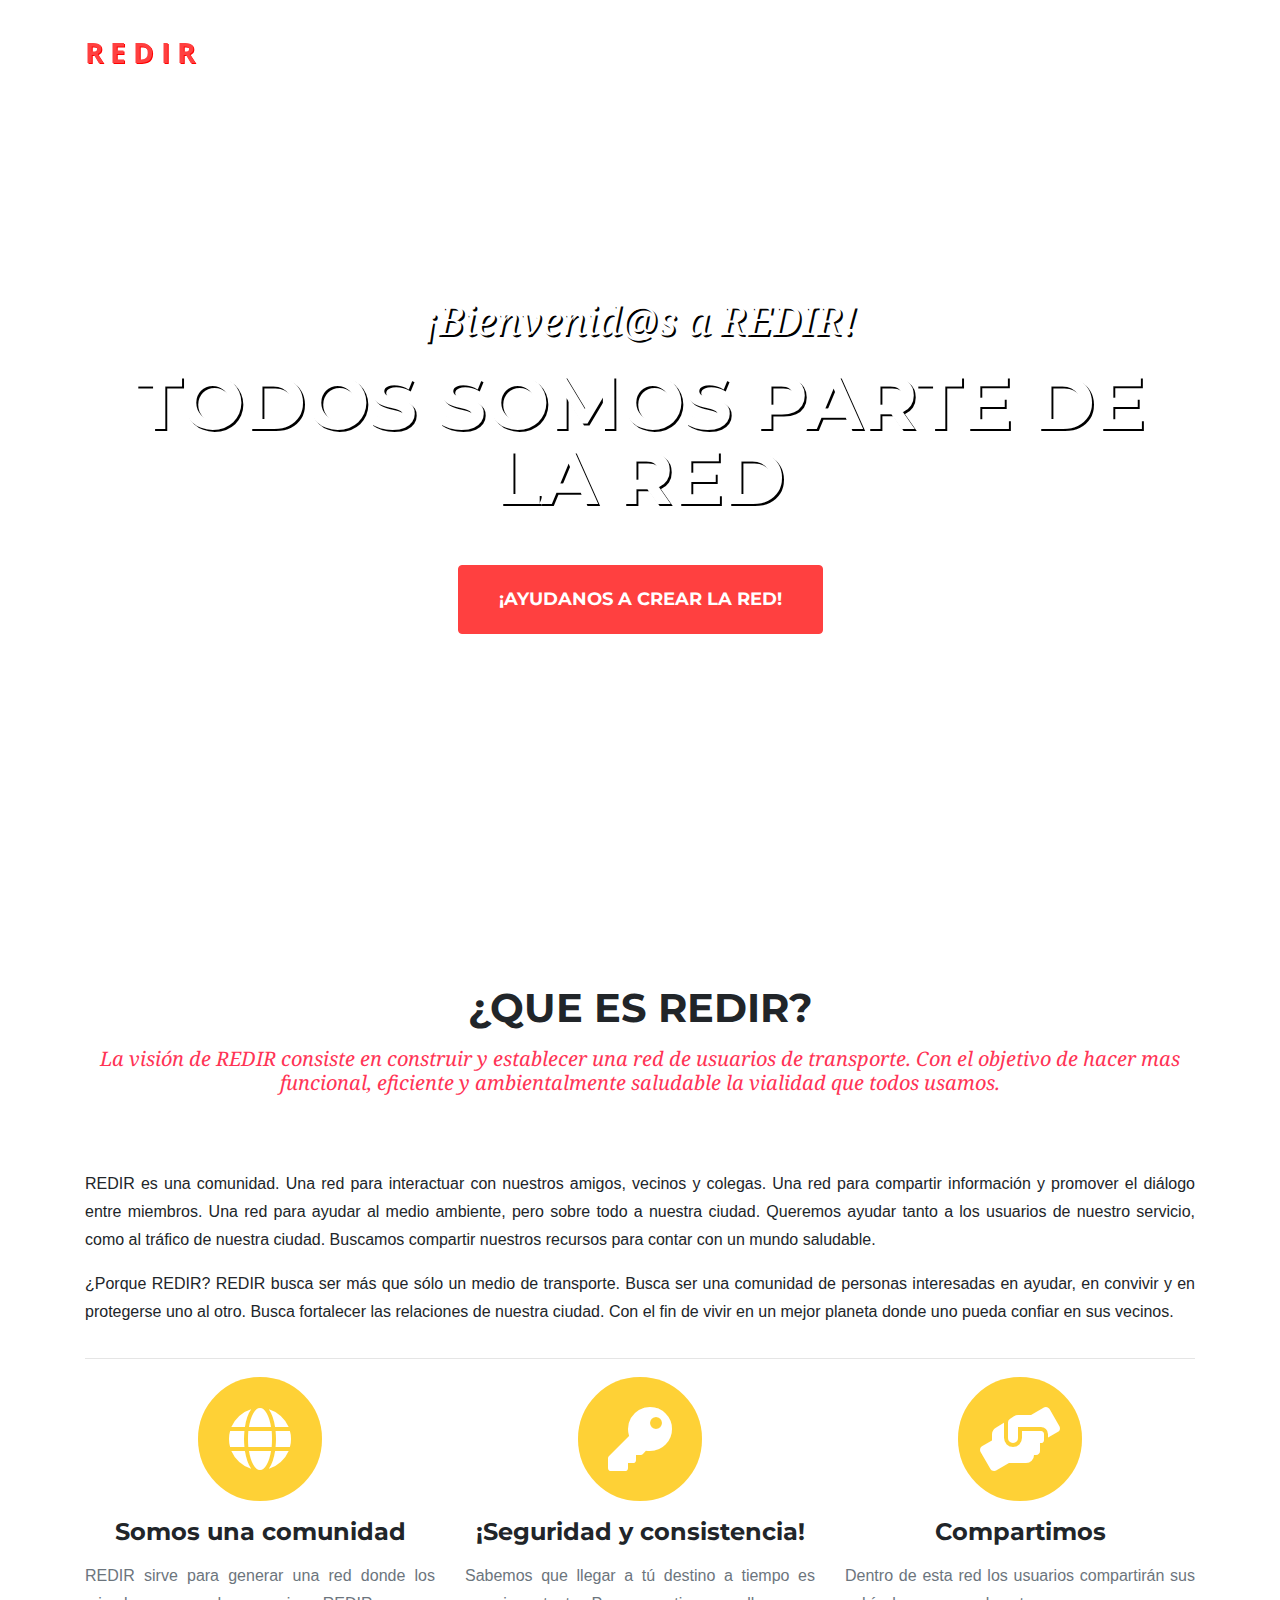
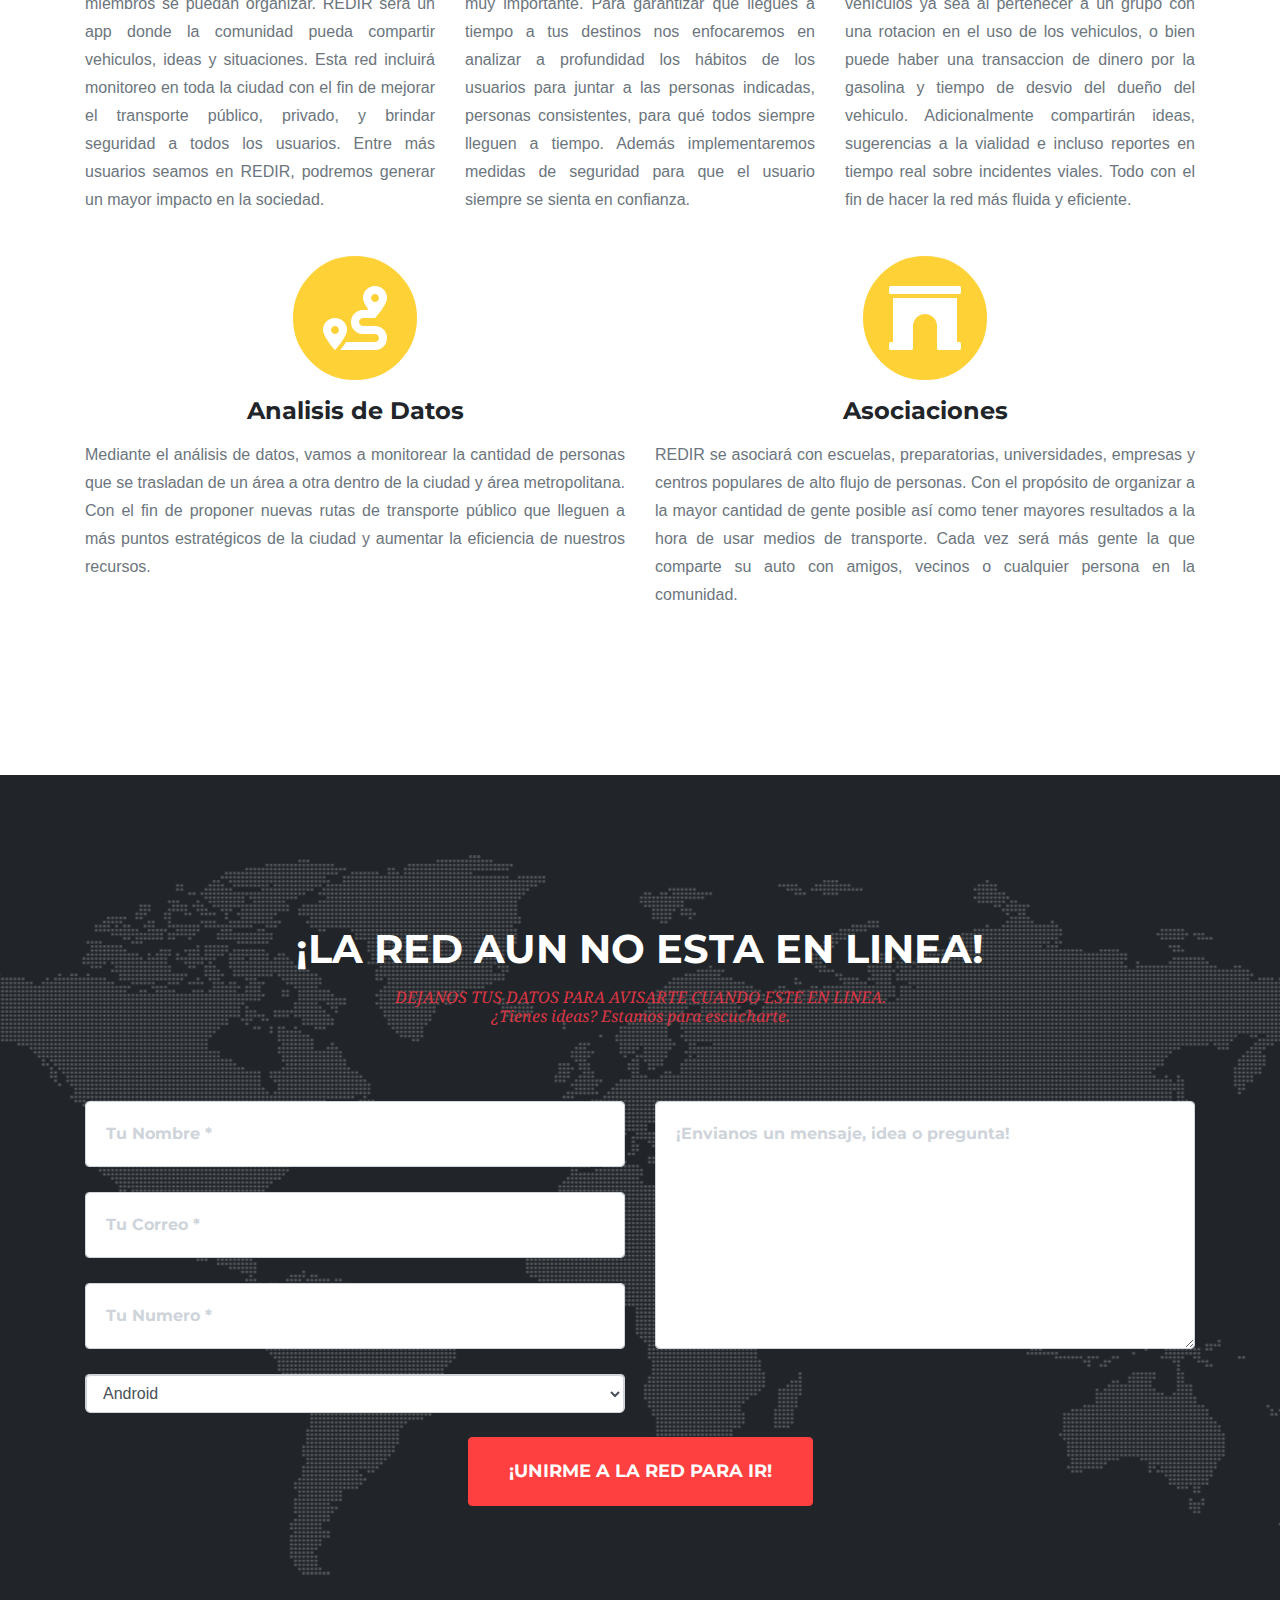
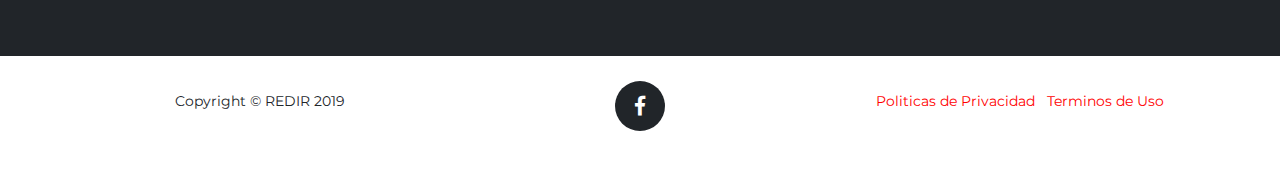
==== commit 4c387e6f: "feedback changes" ====
--- a/index.html
+++ b/index.html
@@ -18,6 +18,7 @@
   <link href='https://fonts.googleapis.com/css?family=Kaushan+Script' rel='stylesheet' type='text/css'>
   <link href='https://fonts.googleapis.com/css?family=Droid+Serif:400,700,400italic,700italic' rel='stylesheet' type='text/css'>
   <link href='https://fonts.googleapis.com/css?family=Roboto+Slab:400,100,300,700' rel='stylesheet' type='text/css'>
+  <link href='https://fonts.googleapis.com/css?family=Open+Sans' rel='stylesheet' type='text/css'>
 
   <!-- Custom styles for this template -->
   <link href="css/agency.css" rel="stylesheet">
@@ -35,7 +36,7 @@
   <!-- Navigation -->
   <nav class="navbar navbar-expand-lg navbar-dark fixed-top" id="mainNav">
     <div class="container">
-      <a class="navbar-brand js-scroll-trigger" href="index.html#page-top">REDIR</a>
+      <a class="navbar-brand js-scroll-trigger" href="index.html#page-top">R E D I R</a>
       <button class="navbar-toggler navbar-toggler-right" type="button" data-toggle="collapse" data-target="#navbarResponsive" aria-controls="navbarResponsive" aria-expanded="false" aria-label="Toggle navigation">
         Menu
         <i class="fas fa-bars"></i>
@@ -82,6 +83,8 @@
         </div>
       </div>
       <hr>
+      <!--<div id="foto1"></div>-->
+      <!--<hr>-->
       <div class="row text-center">
         <div class="col-md-4">
           <span class="fa-stack fa-4x">
@@ -136,7 +139,7 @@
       <div class="row">
         <div class="col-lg-12 text-center">
           <h2 class="section-heading text-uppercase">¡La red aun no esta en linea!</h2>
-          <h3 class="section-subheading text-muted">DEJANOS TUS DATOS PARA AVISARTE CUANDO ESTE EN LINEA.<br>¿Tienes ideas? Estamos para escucharte.</h3>
+          <h3 class="section-subheading text-danger">DEJANOS TUS DATOS PARA AVISARTE CUANDO ESTE EN LINEA.<br>¿Tienes ideas? Estamos para escucharte.</h3>
         </div>
       </div>
       <div class="row">
--- a/css/agency.css
+++ b/css/agency.css
@@ -120,7 +120,9 @@
 
 #mainNav .navbar-brand {
   color: #ff4040;
-  font-family: 'Kaushan Script', -apple-system, BlinkMacSystemFont, 'Segoe UI', Roboto, 'Helvetica Neue', Arial, sans-serif, 'Apple Color Emoji', 'Segoe UI Emoji', 'Segoe UI Symbol', 'Noto Color Emoji';
+  font-weight: bold;
+  text-shadow: 1px 1px #ff0000;
+  font-family: 'Open Sans', -apple-system, BlinkMacSystemFont, 'Segoe UI', Roboto, 'Helvetica Neue', Arial, sans-serif, 'Apple Color Emoji', 'Segoe UI Emoji', 'Segoe UI Symbol', 'Noto Color Emoji';
 }
 
 #mainNav .navbar-brand.active, #mainNav .navbar-brand:active, #mainNav .navbar-brand:focus, #mainNav .navbar-brand:hover {
@@ -191,6 +193,7 @@
   font-style: italic;
   line-height: 22px;
   margin-bottom: 25px;
+  text-shadow: 2px 2px #000000;
   font-family: 'Droid Serif', -apple-system, BlinkMacSystemFont, 'Segoe UI', Roboto, 'Helvetica Neue', Arial, sans-serif, 'Apple Color Emoji', 'Segoe UI Emoji', 'Segoe UI Symbol', 'Noto Color Emoji';
 }
 
@@ -199,6 +202,7 @@
   font-weight: 700;
   line-height: 50px;
   margin-bottom: 25px;
+  text-shadow: 2px 2px #000000;
   font-family: 'Montserrat', -apple-system, BlinkMacSystemFont, 'Segoe UI', Roboto, 'Helvetica Neue', Arial, sans-serif, 'Apple Color Emoji', 'Segoe UI Emoji', 'Segoe UI Symbol', 'Noto Color Emoji';
 }
 
